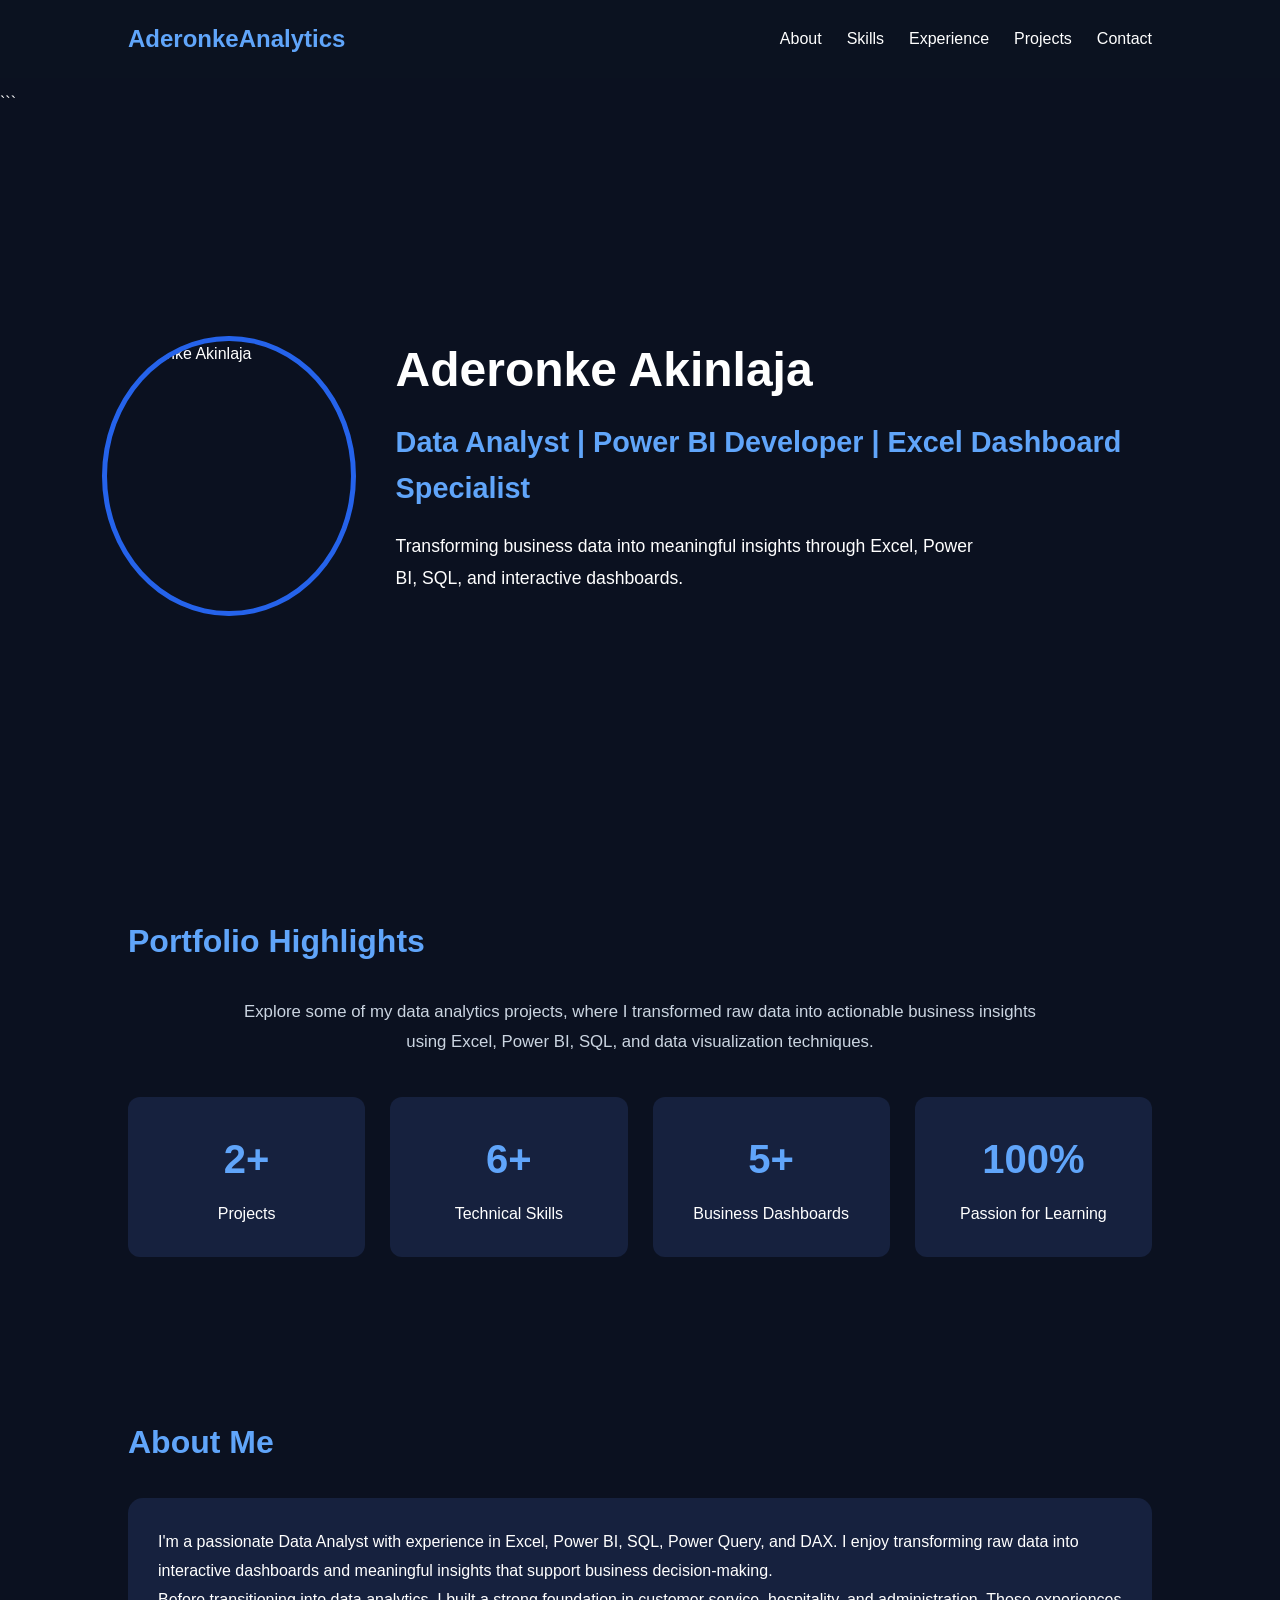
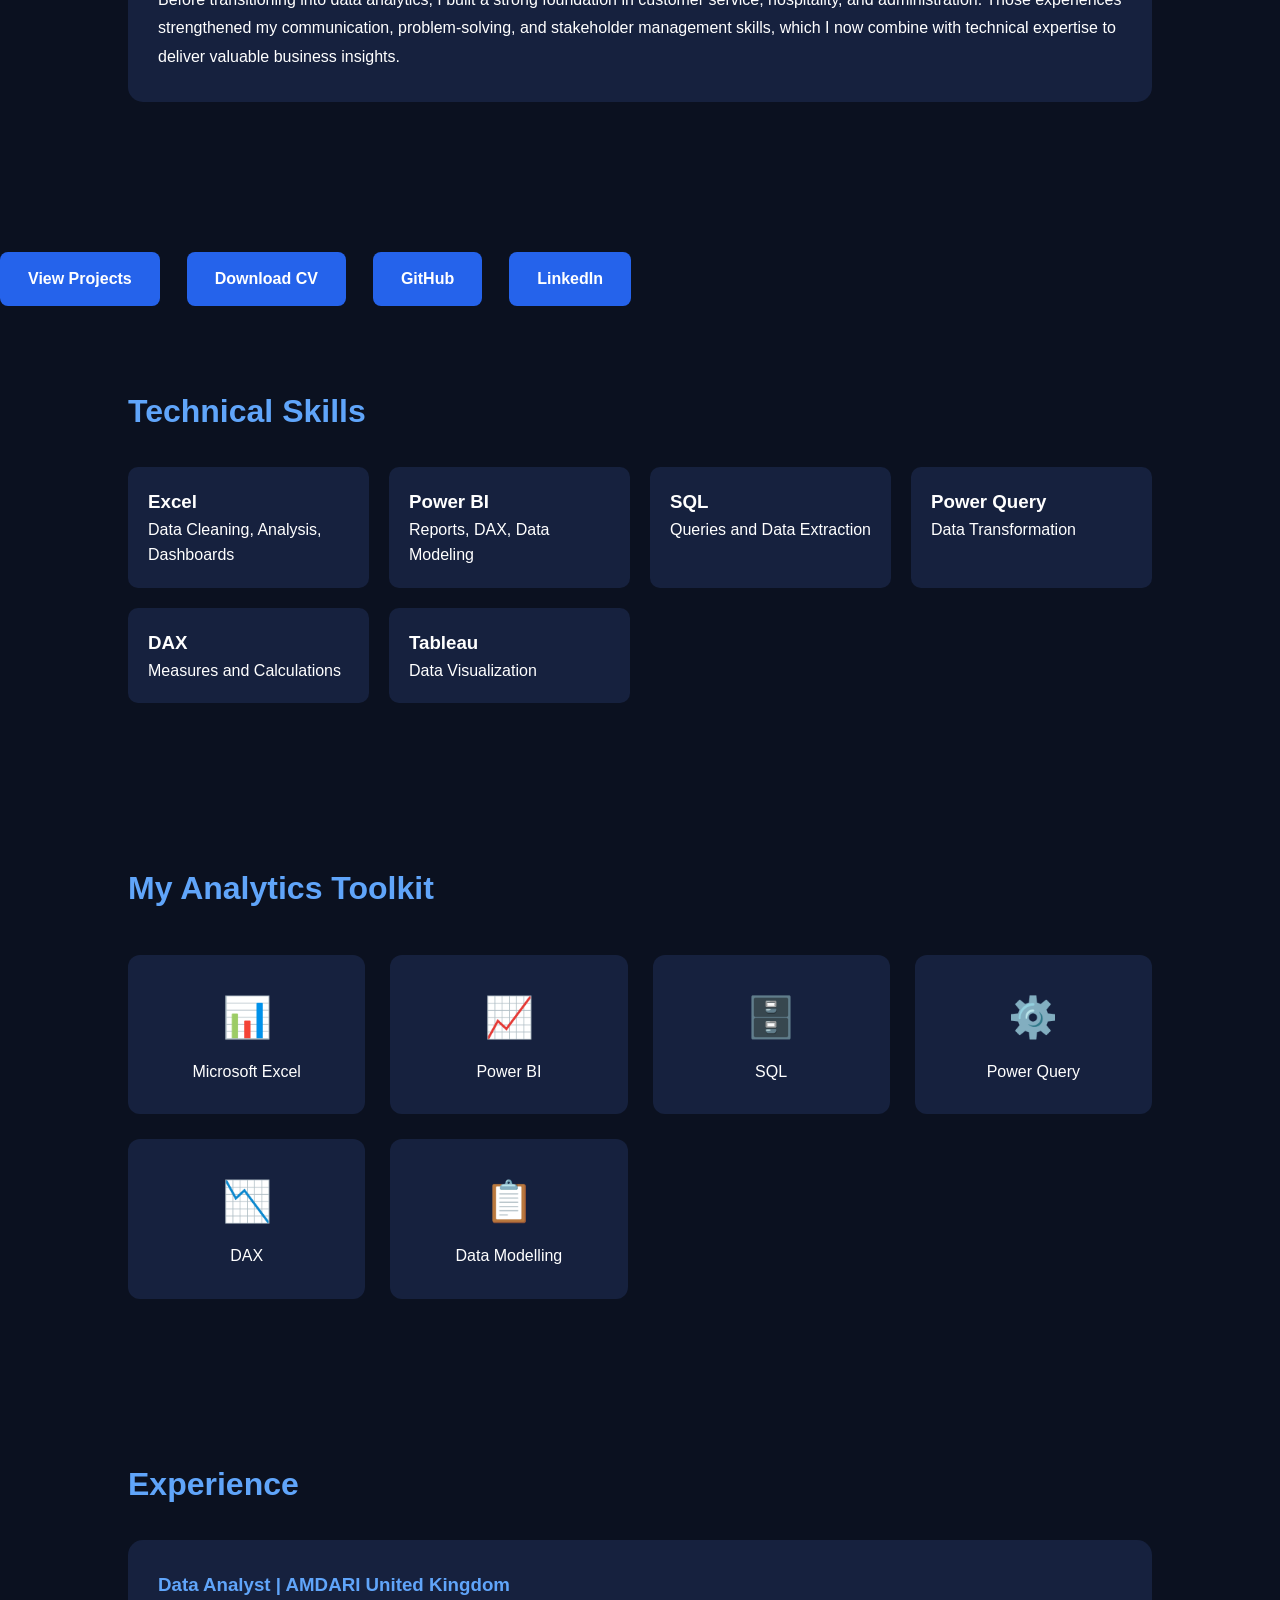
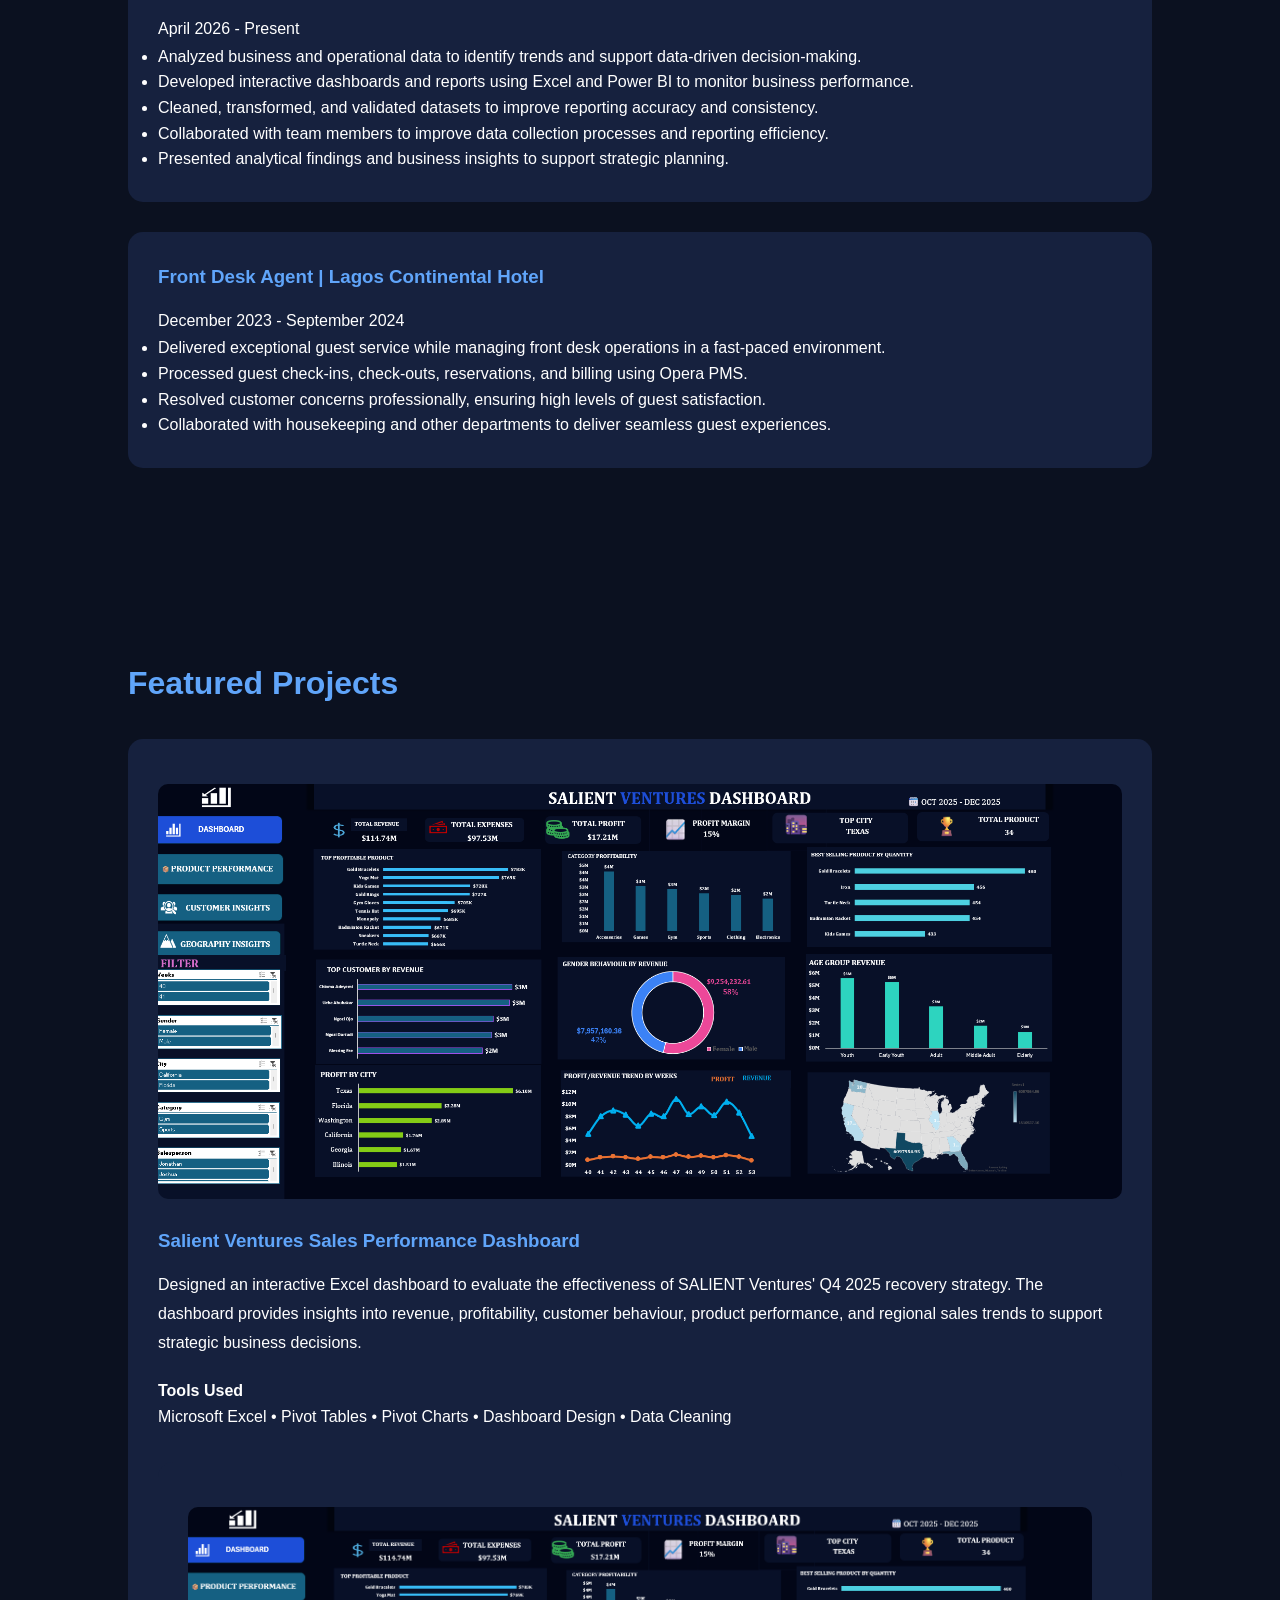
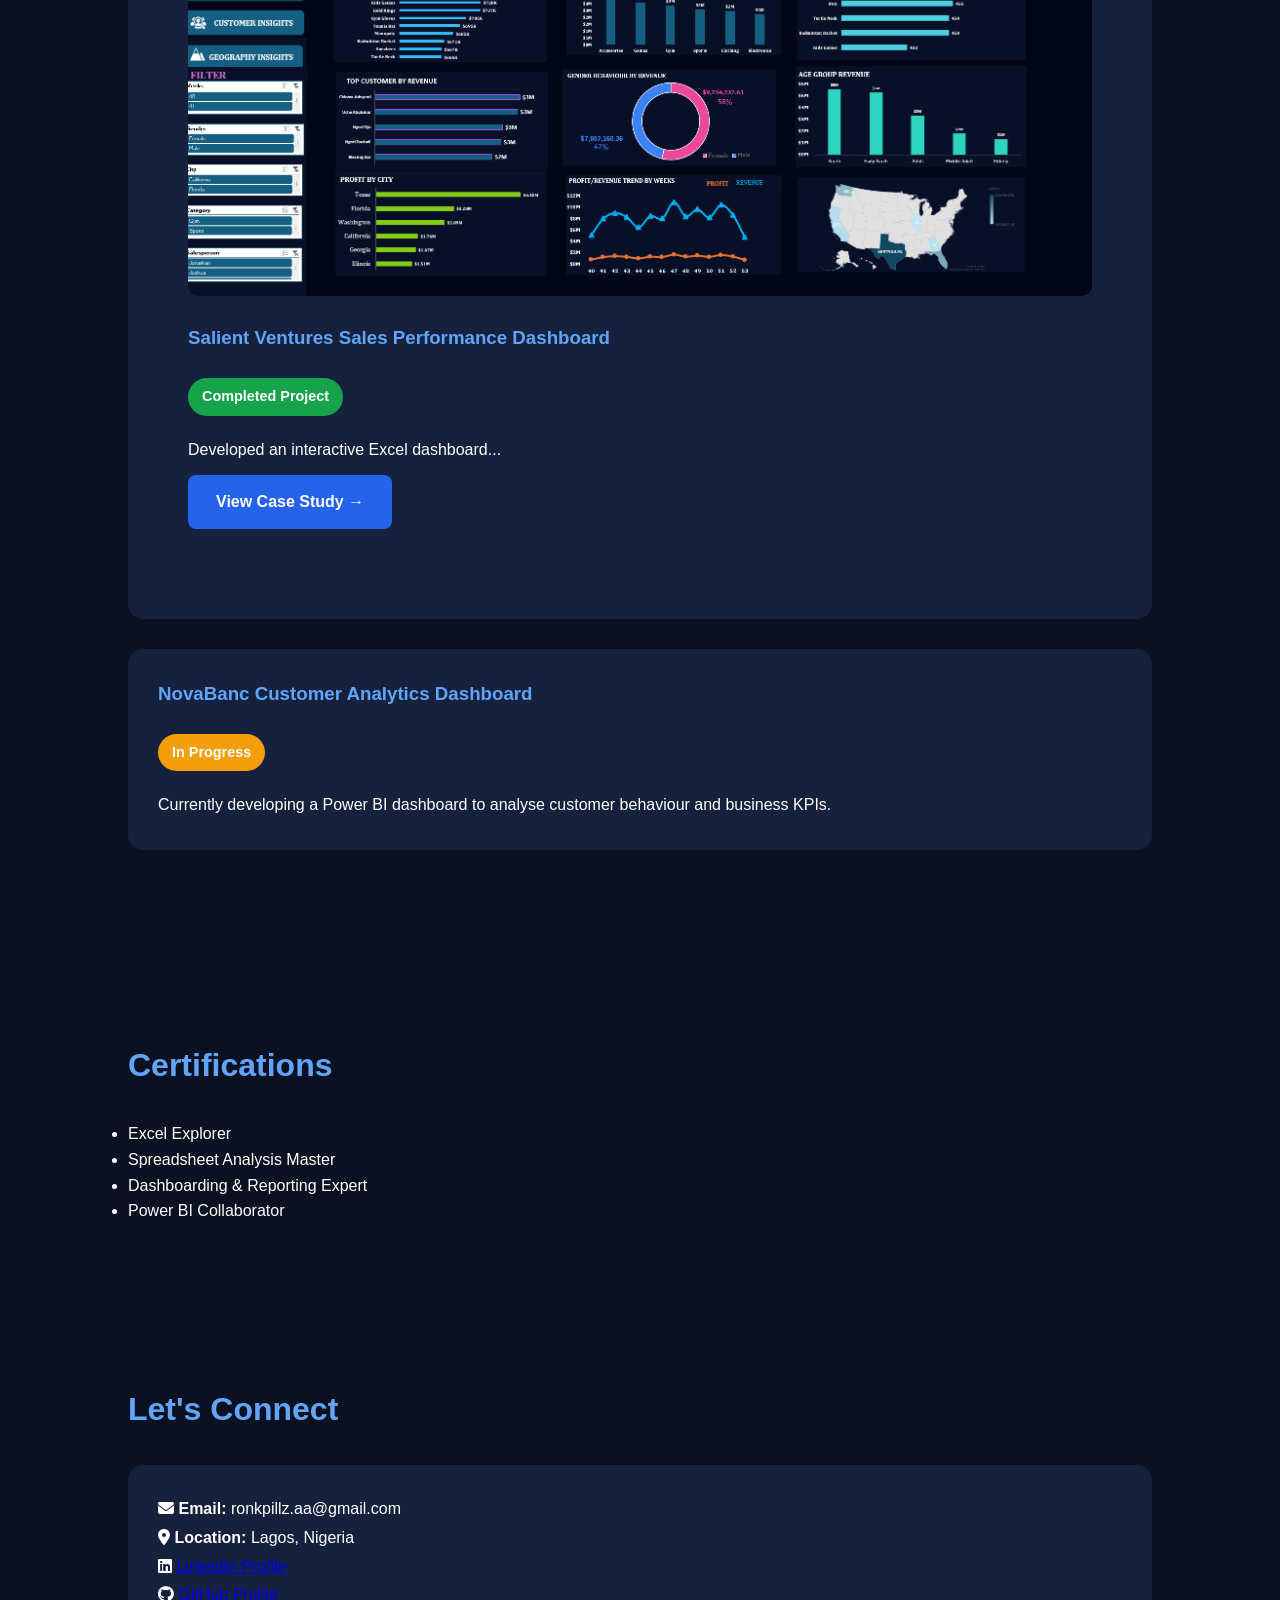
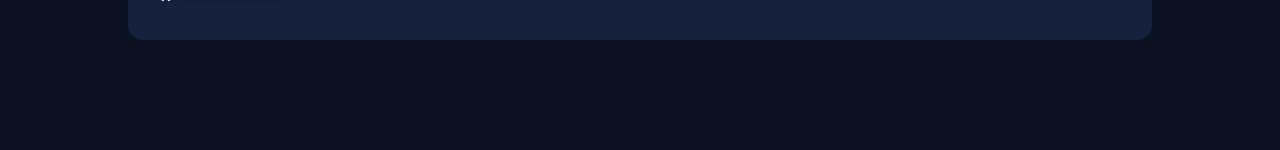
==== index.html @ be682bd5 "Initial portfolio website" ====
<!DOCTYPE html>

<html lang="en">
<head>
    <meta charset="UTF-8">
    <meta name="viewport" content="width=device-width, initial-scale=1.0">
    <title>Aderonke Akinlaja | Data Analyst</title>
    <link rel="stylesheet"
    href="https://cdnjs.cloudflare.com/ajax/libs/font-awesome/6.5.2/css/all.min.css">
    <link rel="stylesheet" href="style.css">
</head>

<body>
    <nav>

<div class="logo">

Aderonke<span>Analytics</span>

</div>

<ul class="nav-links">

<li><a href="#about">About</a></li>

<li><a href="#skills">Skills</a></li>

<li><a href="#experience">Experience</a></li>

<li><a href="#projects">Projects</a></li>

<li><a href="#contact">Contact</a></li>

</ul>

</nav>

```
<header>
    <div class="hero">

        <img src="assets/Images/profile.jpg" alt="Aderonke Akinlaja">

        <div class="hero-text">
            <h1>Aderonke Akinlaja</h1>

<h2>Data Analyst | Power BI Developer | Excel Dashboard Specialist</h2>

<p>

Transforming business data into meaningful insights through Excel, Power BI, SQL, and interactive dashboards.

</p>     
        </div>

    </div>
</header>

<section>

<h2 class="section-title">Portfolio Highlights</h2>

<p class="section-subtitle">
Explore some of my data analytics projects, where I transformed raw data into actionable business insights using Excel, Power BI, SQL, and data visualization techniques.
</p>
<div class="stats-container">

<div class="stat-card">

<h2>2+</h2>

<p>Projects</p>

</div>

<div class="stat-card">

<h2>6+</h2>

<p>Technical Skills</p>

</div>

<div class="stat-card">

<h2>5+</h2>

<p>Business Dashboards</p>

</div>

<div class="stat-card">

<h2>100%</h2>

<p>Passion for Learning</p>

</div>

</div>

</section>

<section id="about">

<h2 class="section-title">About Me</h2>

<div class="project-card">

<p>

I'm a passionate Data Analyst with experience in Excel, Power BI, SQL, Power Query, and DAX. I enjoy transforming raw data into interactive dashboards and meaningful insights that support business decision-making.

</p>

<p>

Before transitioning into data analytics, I built a strong foundation in customer service, hospitality, and administration. Those experiences strengthened my communication, problem-solving, and stakeholder management skills, which I now combine with technical expertise to deliver valuable business insights.

</p>

</div>

</section>

    <div class="hero-buttons">

    <a href="#projects" class="btn">View Projects</a>

    <a href="assets/resume/Aderonke_Akinlaja_CV.pdf"
       class="btn"
       download>
       Download CV
    </a>

    <a href="https://github.com/ronkpillz"
       class="btn"
       target="_blank">
       GitHub
    </a>

    <a href="https://www.linkedin.com/in/aderonke-akinlaja-351994139"
       class="btn"
       target="_blank">
       LinkedIn
    </a>

</div> 

</div>
</section>

<section id="skills">

    <h2 class="section-title">Technical Skills</h2>

    <div class="skills">

        <div class="skill-card">
            <h3>Excel</h3>
            <p>Data Cleaning, Analysis, Dashboards</p>
        </div>

        <div class="skill-card">
            <h3>Power BI</h3>
            <p>Reports, DAX, Data Modeling</p>
        </div>

        <div class="skill-card">
            <h3>SQL</h3>
            <p>Queries and Data Extraction</p>
        </div>

        <div class="skill-card">
            <h3>Power Query</h3>
            <p>Data Transformation</p>
        </div>

        <div class="skill-card">
            <h3>DAX</h3>
            <p>Measures and Calculations</p>
        </div>

        <div class="skill-card">
            <h3>Tableau</h3>
            <p>Data Visualization</p>
        </div>

    </section>

     <section id="toolkit">

    <h2 class="section-title">My Analytics Toolkit</h2>

    <div class="stats-container">

        <div class="stat-card">
            <h2>📊</h2>
            <p>Microsoft Excel</p>
        </div>

        <div class="stat-card">
            <h2>📈</h2>
            <p>Power BI</p>
        </div>

        <div class="stat-card">
            <h2>🗄️</h2>
            <p>SQL</p>
        </div>

        <div class="stat-card">
            <h2>⚙️</h2>
            <p>Power Query</p>
        </div>

        <div class="stat-card">
            <h2>📉</h2>
            <p>DAX</p>
        </div>

        <div class="stat-card">
            <h2>📋</h2>
            <p>Data Modelling</p>
        </div>

    </div>

</section>   

    </div><section id="experience">

    <h2 class="section-title">Experience</h2>

    <div class="project-card">

        <h3>Data Analyst | AMDARI United Kingdom</h3>

        <p>April 2026 - Present</p>

       <ul>

<li>Analyzed business and operational data to identify trends and support data-driven decision-making.</li>

<li>Developed interactive dashboards and reports using Excel and Power BI to monitor business performance.</li>

<li>Cleaned, transformed, and validated datasets to improve reporting accuracy and consistency.</li>

<li>Collaborated with team members to improve data collection processes and reporting efficiency.</li>

<li>Presented analytical findings and business insights to support strategic planning.</li>

</ul> 

    </div>

    <div class="project-card">

        <h3>Front Desk Agent | Lagos Continental Hotel</h3>

        <p>December 2023 - September 2024</p>

      <ul>

<li>Delivered exceptional guest service while managing front desk operations in a fast-paced environment.</li>

<li>Processed guest check-ins, check-outs, reservations, and billing using Opera PMS.</li>

<li>Resolved customer concerns professionally, ensuring high levels of guest satisfaction.</li>

<li>Collaborated with housekeeping and other departments to deliver seamless guest experiences.</li>

</ul>  

    </div>

</section>

<section id="projects">

    <h2 class="section-title">Featured Projects</h2>

    <div class="project-card">

        <img src="assets/images/salient-dashboard.png" alt="Salient Ventures Dashboard">

        <h3>Salient Ventures Sales Performance Dashboard</h3>

        <p>
            Designed an interactive Excel dashboard to evaluate the effectiveness of SALIENT Ventures' Q4 2025 recovery strategy. The dashboard provides insights into revenue, profitability, customer behaviour, product performance, and regional sales trends to support strategic business decisions.
        </p>

        <h4>Tools Used</h4>

        <p>
            Microsoft Excel • Pivot Tables • Pivot Charts • Dashboard Design • Data Cleaning
        </p>
<div class="project-card">

    <img src="assets/images/salient-dashboard.png" alt="Salient Ventures Dashboard">

    <h3>Salient Ventures Sales Performance Dashboard</h3>

    <!-- Put the badge HERE -->
    <p class="project-status completed">Completed Project</p>

    <p>
        Developed an interactive Excel dashboard...
    </p>

    <a href="salient-ventures.html" class="btn">
        View Case Study →
    </a>

</div>

    </div>

 <div class="project-card">

    <h3>NovaBanc Customer Analytics Dashboard</h3>

    <p class="project-status in-progress">In Progress</p>

    <p>
        Currently developing a Power BI dashboard to analyse customer behaviour and business KPIs.
    </p>

</div>

</section>

<section id="certifications">

    <h2 class="section-title">Certifications</h2>

    <ul>
        <li>Excel Explorer</li>
        <li>Spreadsheet Analysis Master</li>
        <li>Dashboarding & Reporting Expert</li>
        <li>Power BI Collaborator</li>
    </ul>

    
</section>

<section id="contact">

<h2 class="section-title">Let's Connect</h2>

<div class="project-card">

<p>
<i class="fas fa-envelope"></i>
<strong>Email:</strong>
ronkpillz.aa@gmail.com
</p>

<p>
<i class="fas fa-location-dot"></i>
<strong>Location:</strong>
Lagos, Nigeria
</p>

<p>
<i class="fab fa-linkedin"></i>

<a href="https://www.linkedin.com/in/aderonke-akinlaja-351994139"
target="_blank">

LinkedIn Profile

</a>

</p>

<p>

<i class="fab fa-github"></i>

<a href="https://github.com/ronkpillz"
target="_blank">

GitHub Profile

</a>

</p>

</div>

</section>
---- style.css ----
*{
    margin:0;
    padding:0;
    box-sizing:border-box;
    font-family: 'Segoe UI', sans-serif;
}

body{
    background:#0b1120;
    color:white;
    line-height:1.6;
}

header{
    min-height:80vh;
    display:flex;
    align-items:center;
    justify-content:center;
    padding:40px 8% 40px;
}

.hero{
    display:flex;
    align-items:center;
    gap:40px;
    max-width:1200px;
}

.hero img{
    width:280px;
    height:280px;
    object-fit:cover;
    border-radius:50%;
    border:5px solid #2563eb;
}

.hero-text h1{
    font-size:3rem;
    margin-bottom:10px;
}

.hero-text h2{
    color:#60a5fa;
    margin-bottom:20px;
     font-size:1.8rem;
}

.hero-text p{
    max-width:600px;
    line-height:1.8;
    margin-top:15px;
    margin-bottom:25px;
    font-size:1.1rem;
}

.btn{

display:inline-block;

background:#2563eb;

color:#fff;

padding:14px 28px;

border-radius:8px;

text-decoration:none;

margin:10px 12px 0 0;

font-weight:600;

transition:all 0.3s ease;

}

.btn:hover{

background:#3b82f6;

transform:translateY(-3px);

box-shadow:0 10px 25px rgba(37,99,235,.35);

}

section{
    padding:80px 10%;
}

.section-title{
    font-size:2rem;
    margin-bottom:30px;
    color:#60a5fa;
}

.skills{
    display:grid;
    grid-template-columns:repeat(auto-fit,minmax(200px,1fr));
    gap:20px;
}

.skill-card{
    background:#16213e;
    padding:20px;
    border-radius:10px;
}

.project-card{
    background:#16213e;
    padding:20px;
    border-radius:10px;
    margin-bottom:30px;
}

.project-card img{
    width:100%;
    border-radius:10px;
    margin-top:15px;
}

footer{
    text-align:center;
    padding:30px;
    background:#111827;

}

.logo{
    color:#60a5fa;
    font-weight:bold;
    font-size:1.5rem;
}

.nav-links{
    display:flex;
    list-style:none;
    gap:25px;
}

.nav-links a{
    color:white;
    text-decoration:none;
}

.nav-links a:hover{
    color:#60a5fa;
}

html{
    scroll-behavior:smooth;
}

.project-card:hover{
    transform:translateY(-5px);
    transition:0.3s;
}

.skill-card:hover{
    transform:translateY(-5px);
    transition:0.3s;
}

.hero-buttons{
    display:flex;
    gap:15px;
    margin-top:30px;
    flex-wrap:wrap;
}

.stats-container{
    display:grid;
    grid-template-columns:repeat(auto-fit,minmax(220px,1fr));
    gap:25px;
    margin-top:40px;
}

.stat-card{
    background:#16213e;
    padding:30px;
    text-align:center;
    border-radius:12px;
    transition:0.3s;
}

.stat-card:hover{
    transform:translateY(-8px);
}

.stat-card h2{
    font-size:2.5rem;
    color:#60a5fa;
}

.stat-card p{
    margin-top:10px;
    font-size:1rem;
}

.motto{

margin-top:15px;

font-size:1.2rem;

color:#cbd5e1;

font-style:italic;

}

.project-card{

    background:#16213e;

    padding:30px;

    border-radius:15px;

    margin-top:30px;

}

.project-card img{

    width:100%;

    border-radius:10px;

    margin-bottom:20px;

}

.project-card h3{

    color:#60a5fa;

    margin-bottom:15px;

}

.project-card h4{

    margin-top:20px;

    color:#ffffff;

}

.project-card p{

    line-height:1.8;

}
footer{

background:#08111f;

padding:50px;

text-align:center;

margin-top:80px;

}

footer a{

color:#60a5fa;

text-decoration:none;

}

footer a:hover{

text-decoration:underline;

}

.project-card{

transition:.3s;

}

.project-card:hover{

transform:translateY(-8px);

box-shadow:0 15px 35px rgba(0,0,0,.4);

}

.section-subtitle{

    text-align:center;

    max-width:800px;

    margin:0 auto 40px;

    color:#cbd5e1;

    line-height:1.8;

    font-size:1.05rem;

}
.project-status{
    display:inline-block;
    padding:6px 14px;
    border-radius:20px;
    font-size:0.9rem;
    font-weight:bold;
    margin:10px 0 20px;
}

.completed{
    background:#16a34a;
    color:white;
}

.in-progress{
    background:#f59e0b;
    color:white;
}

.case-hero{

    text-align:center;

    padding:80px 20px;

    background:#0f172a;

}

.case-hero h1{

    font-size:2.8rem;

    color:white;

}

.case-hero p{

    max-width:850px;

    margin:auto;

    color:#cbd5e1;

    line-height:1.8;

    margin-top:20px;

}
nav{
    position:fixed;
    top:0;
    left:0;
    width:100%;
    background:#0b1220;
    display:flex;
    justify-content:space-between;
    align-items:center;
    padding:20px 10%;
    z-index:1000;
}
body{
    padding-top:90px;
}

/* ===========================
   Mobile Responsive Design
=========================== */

@media (max-width:768px){

    .hero{
        flex-direction:column;
        text-align:center;
    }

    .hero img{
        width:220px;
        height:220px;
    }

    .hero-text h1{
        font-size:2.2rem;
    }

    nav{
    flex-direction:column;
    padding:15px;
}

.nav-links{
    flex-direction:column;
    gap:15px;
    margin-top:15px;
}

.hero-buttons{
    justify-content:center;
}

.stats-container{
    grid-template-columns:1fr;
}

.skill-card,
.project-card,
.stat-card{
    width:100%;
}

section{
    padding:60px 20px;
}
}
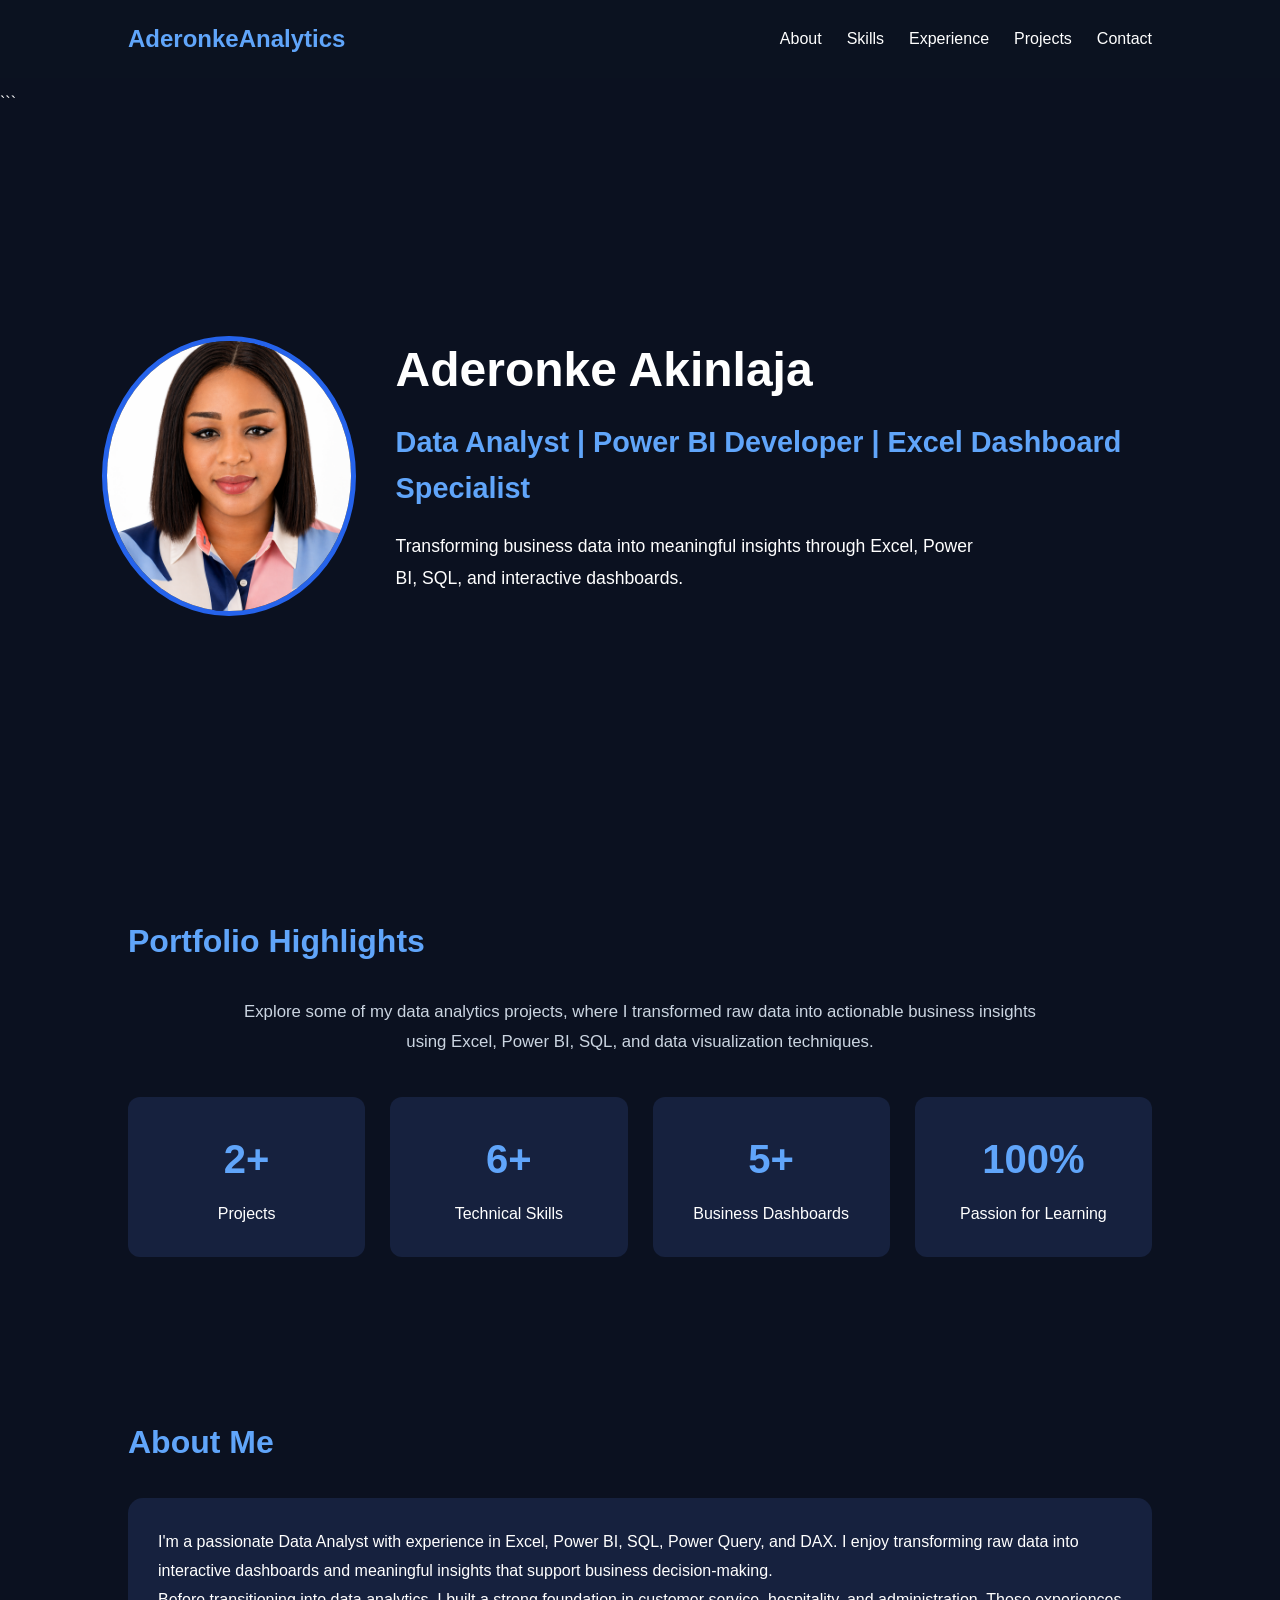
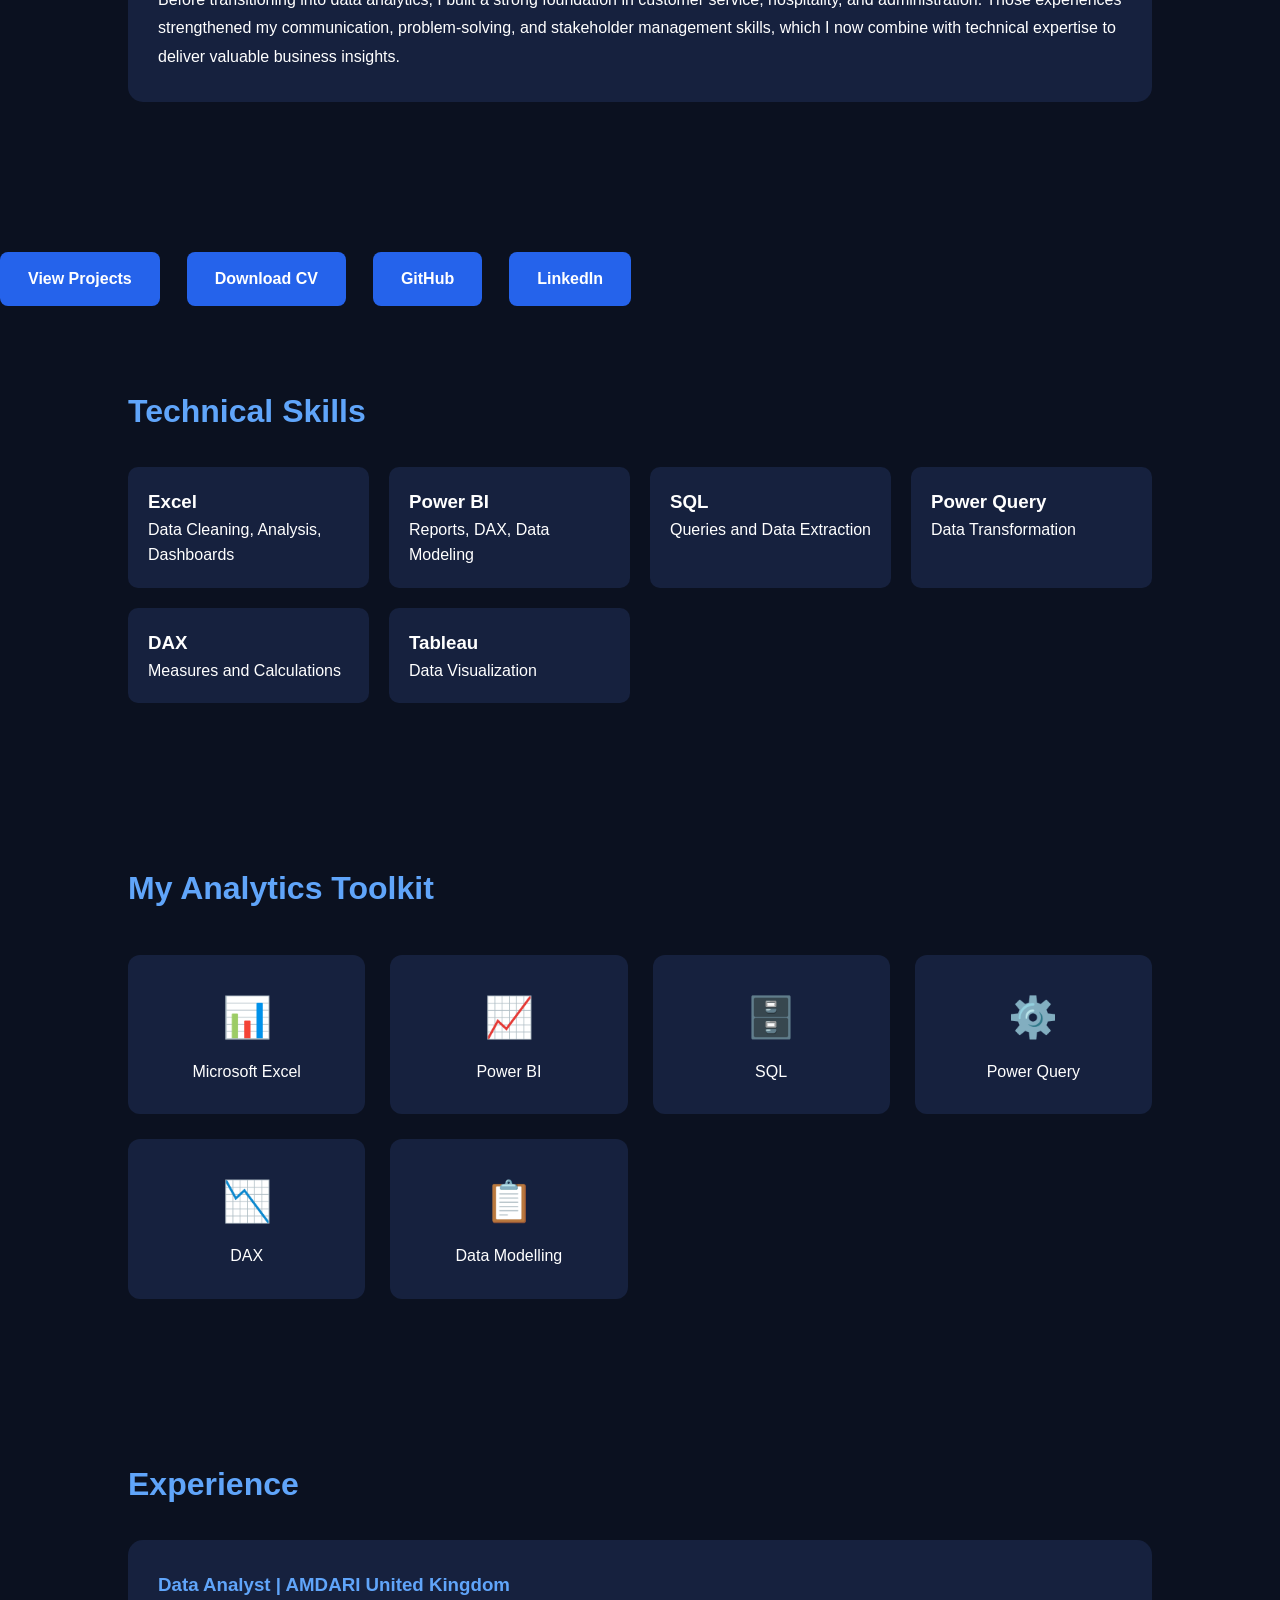
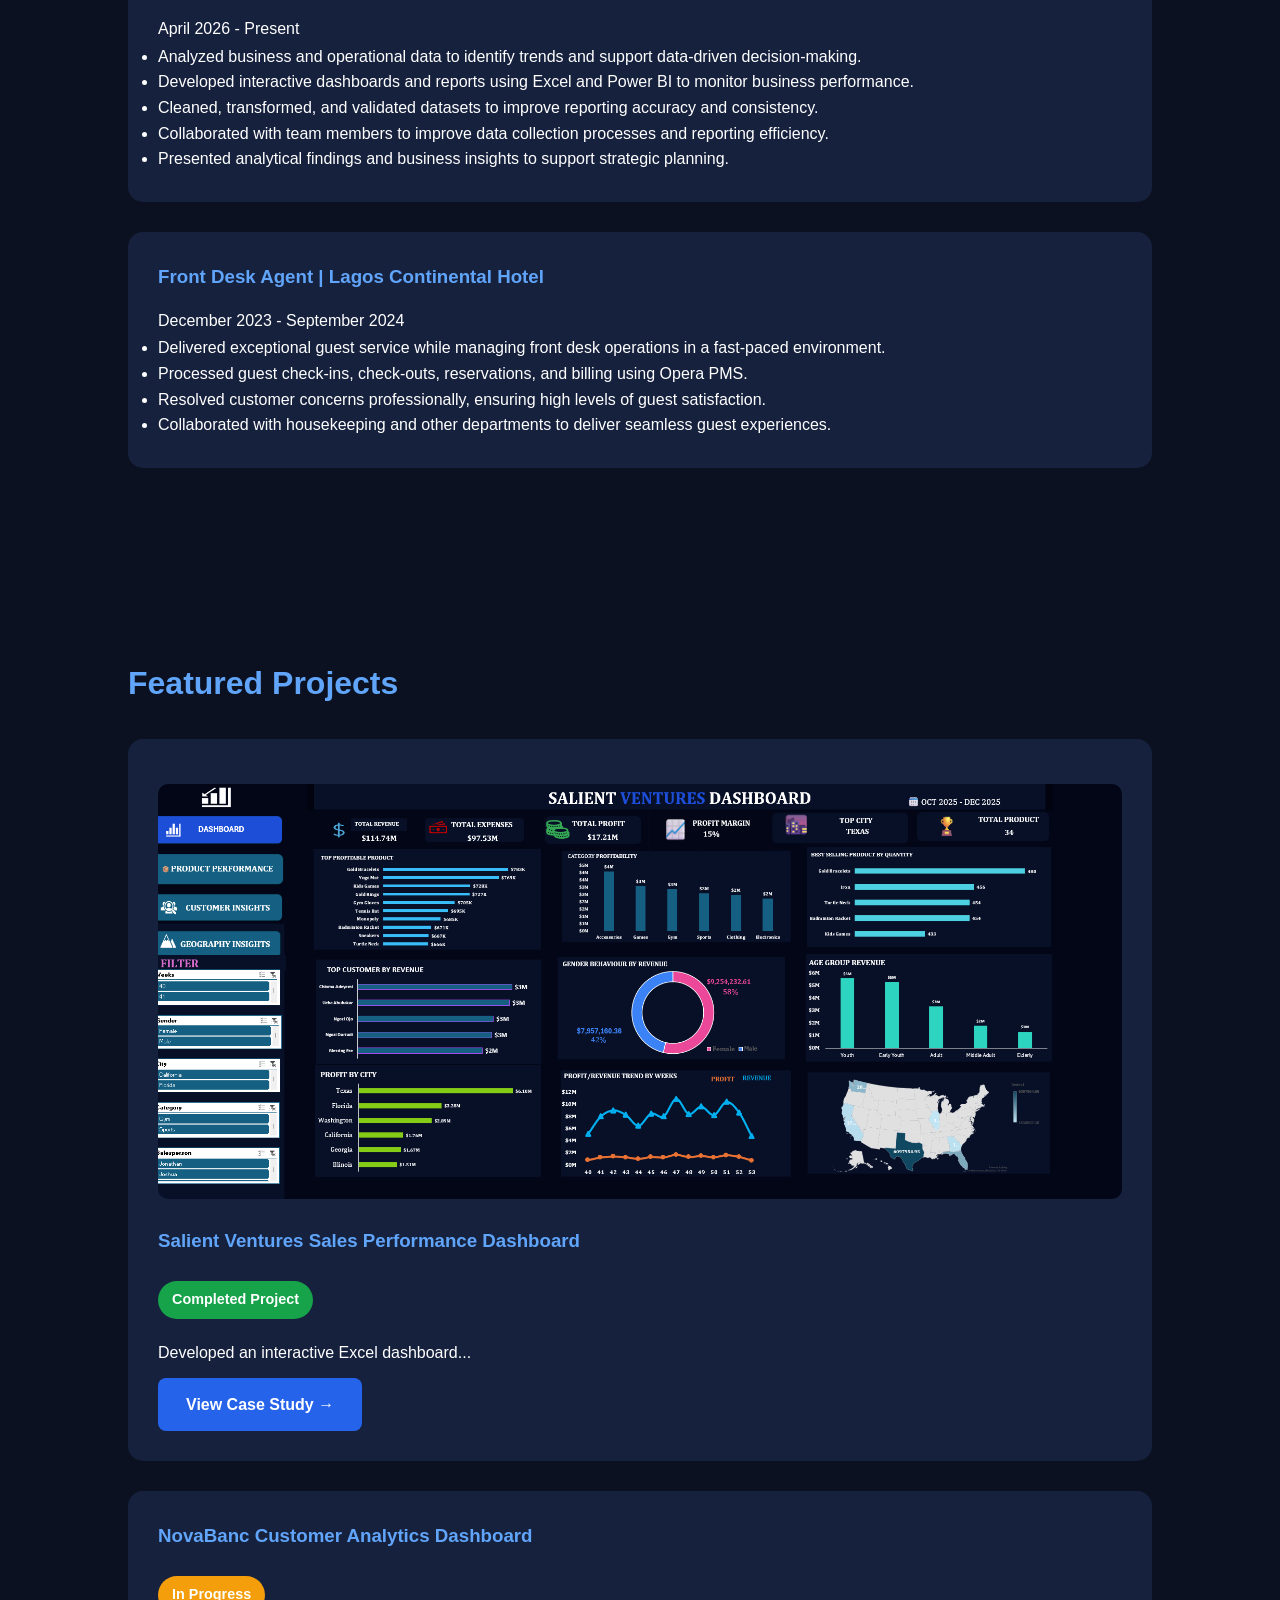
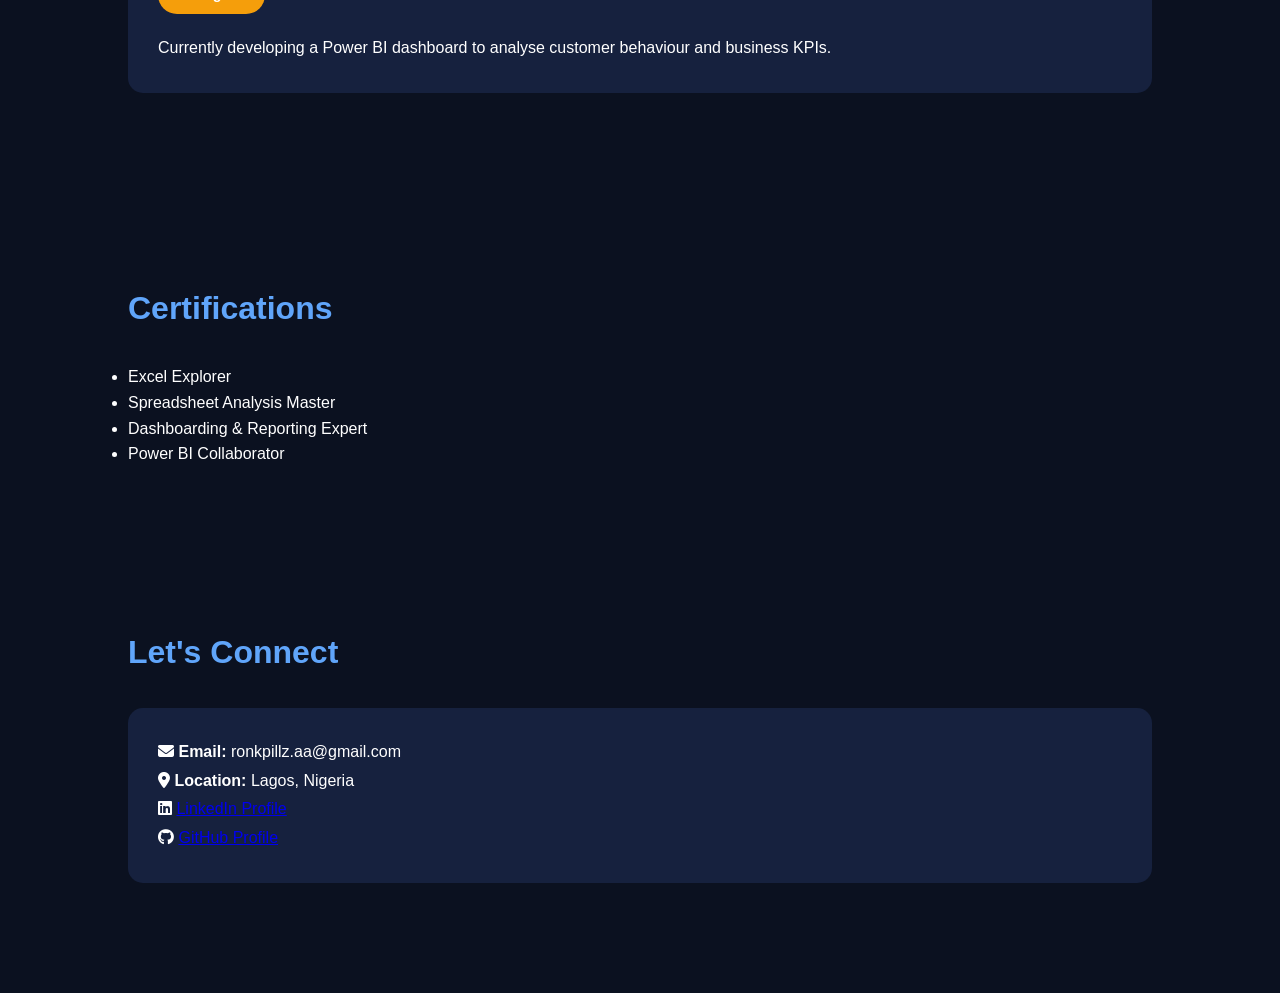
==== commit ebef803f: "Fixed duplicate project card and profile image" ====
--- a/index.html
+++ b/index.html
@@ -39,7 +39,7 @@
 <header>
     <div class="hero">
 
-        <img src="assets/Images/profile.jpg" alt="Aderonke Akinlaja">
+        <img src="assets/images/profile.jpg" alt="Aderonke Akinlaja">
 
         <div class="hero-text">
             <h1>Aderonke Akinlaja</h1>
@@ -280,21 +280,6 @@
 
     <h2 class="section-title">Featured Projects</h2>
 
-    <div class="project-card">
-
-        <img src="assets/images/salient-dashboard.png" alt="Salient Ventures Dashboard">
-
-        <h3>Salient Ventures Sales Performance Dashboard</h3>
-
-        <p>
-            Designed an interactive Excel dashboard to evaluate the effectiveness of SALIENT Ventures' Q4 2025 recovery strategy. The dashboard provides insights into revenue, profitability, customer behaviour, product performance, and regional sales trends to support strategic business decisions.
-        </p>
-
-        <h4>Tools Used</h4>
-
-        <p>
-            Microsoft Excel • Pivot Tables • Pivot Charts • Dashboard Design • Data Cleaning
-        </p>
 <div class="project-card">
 
     <img src="assets/images/salient-dashboard.png" alt="Salient Ventures Dashboard">
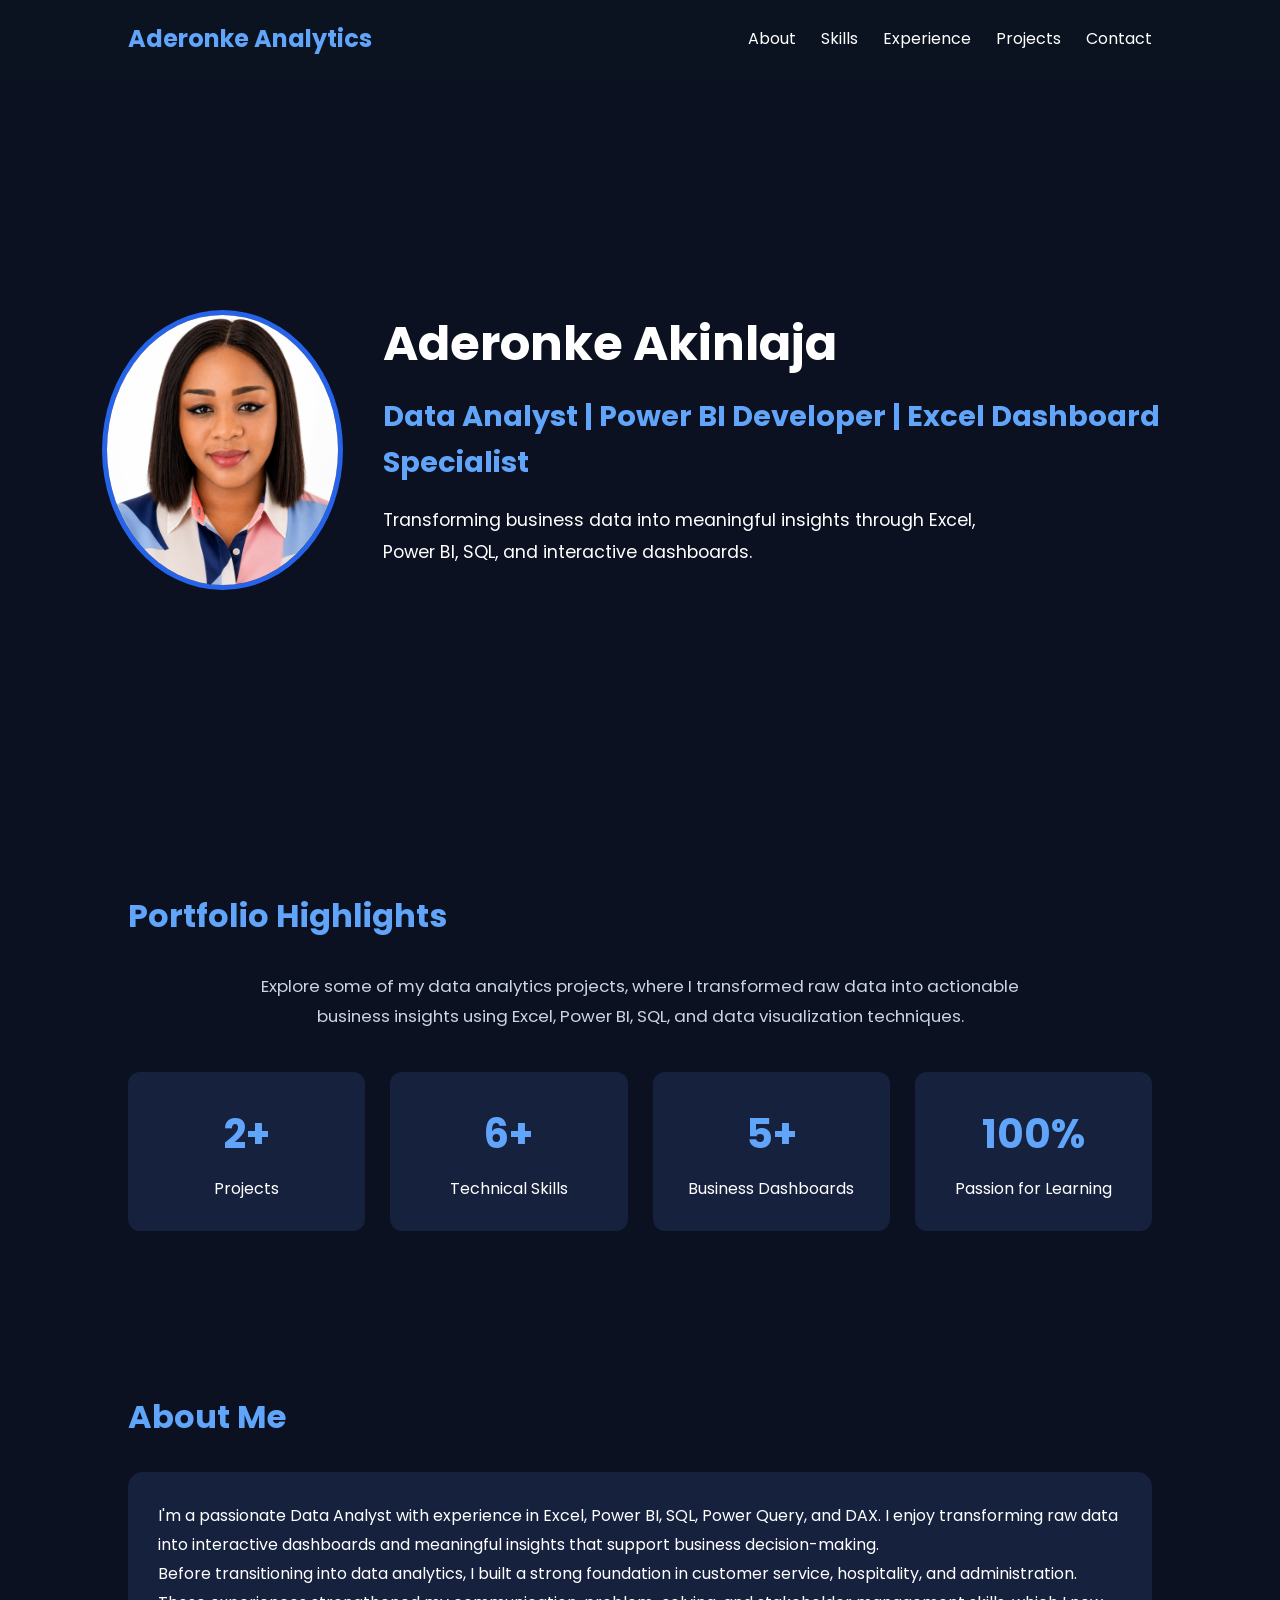
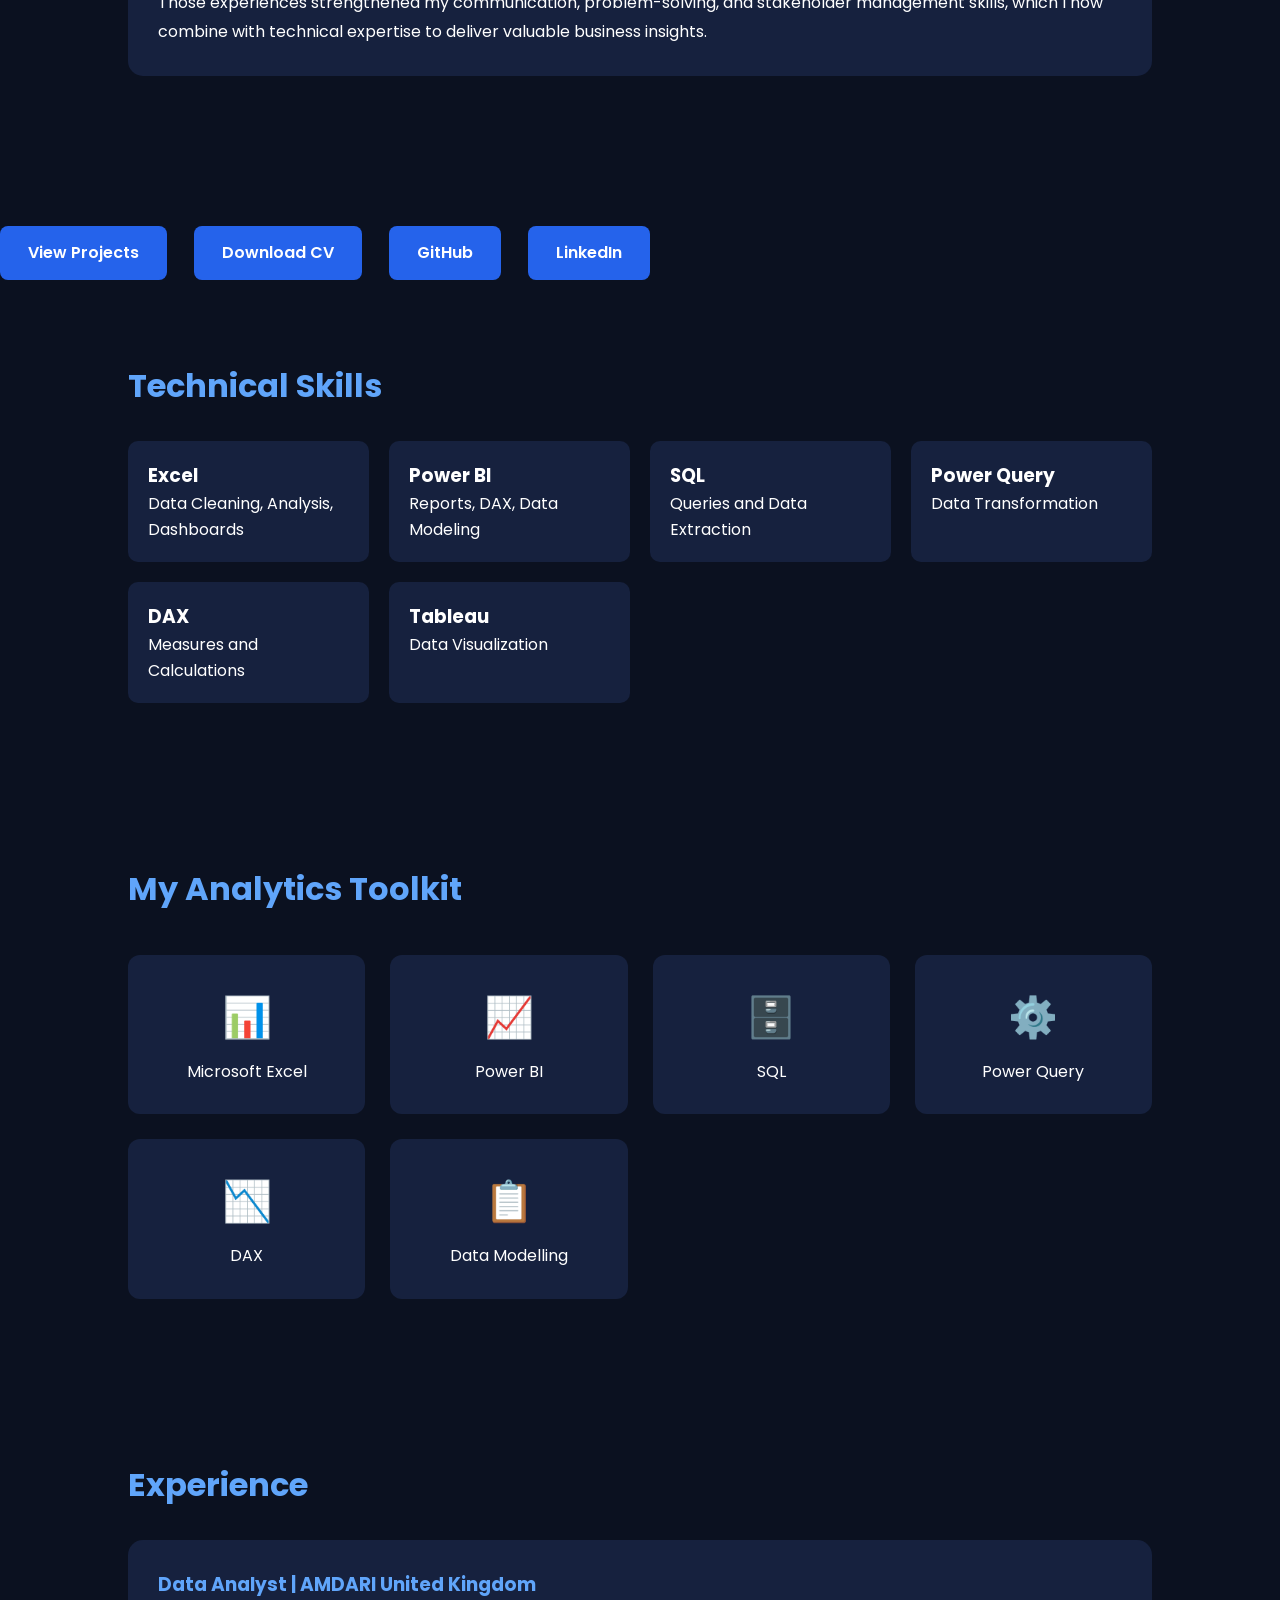
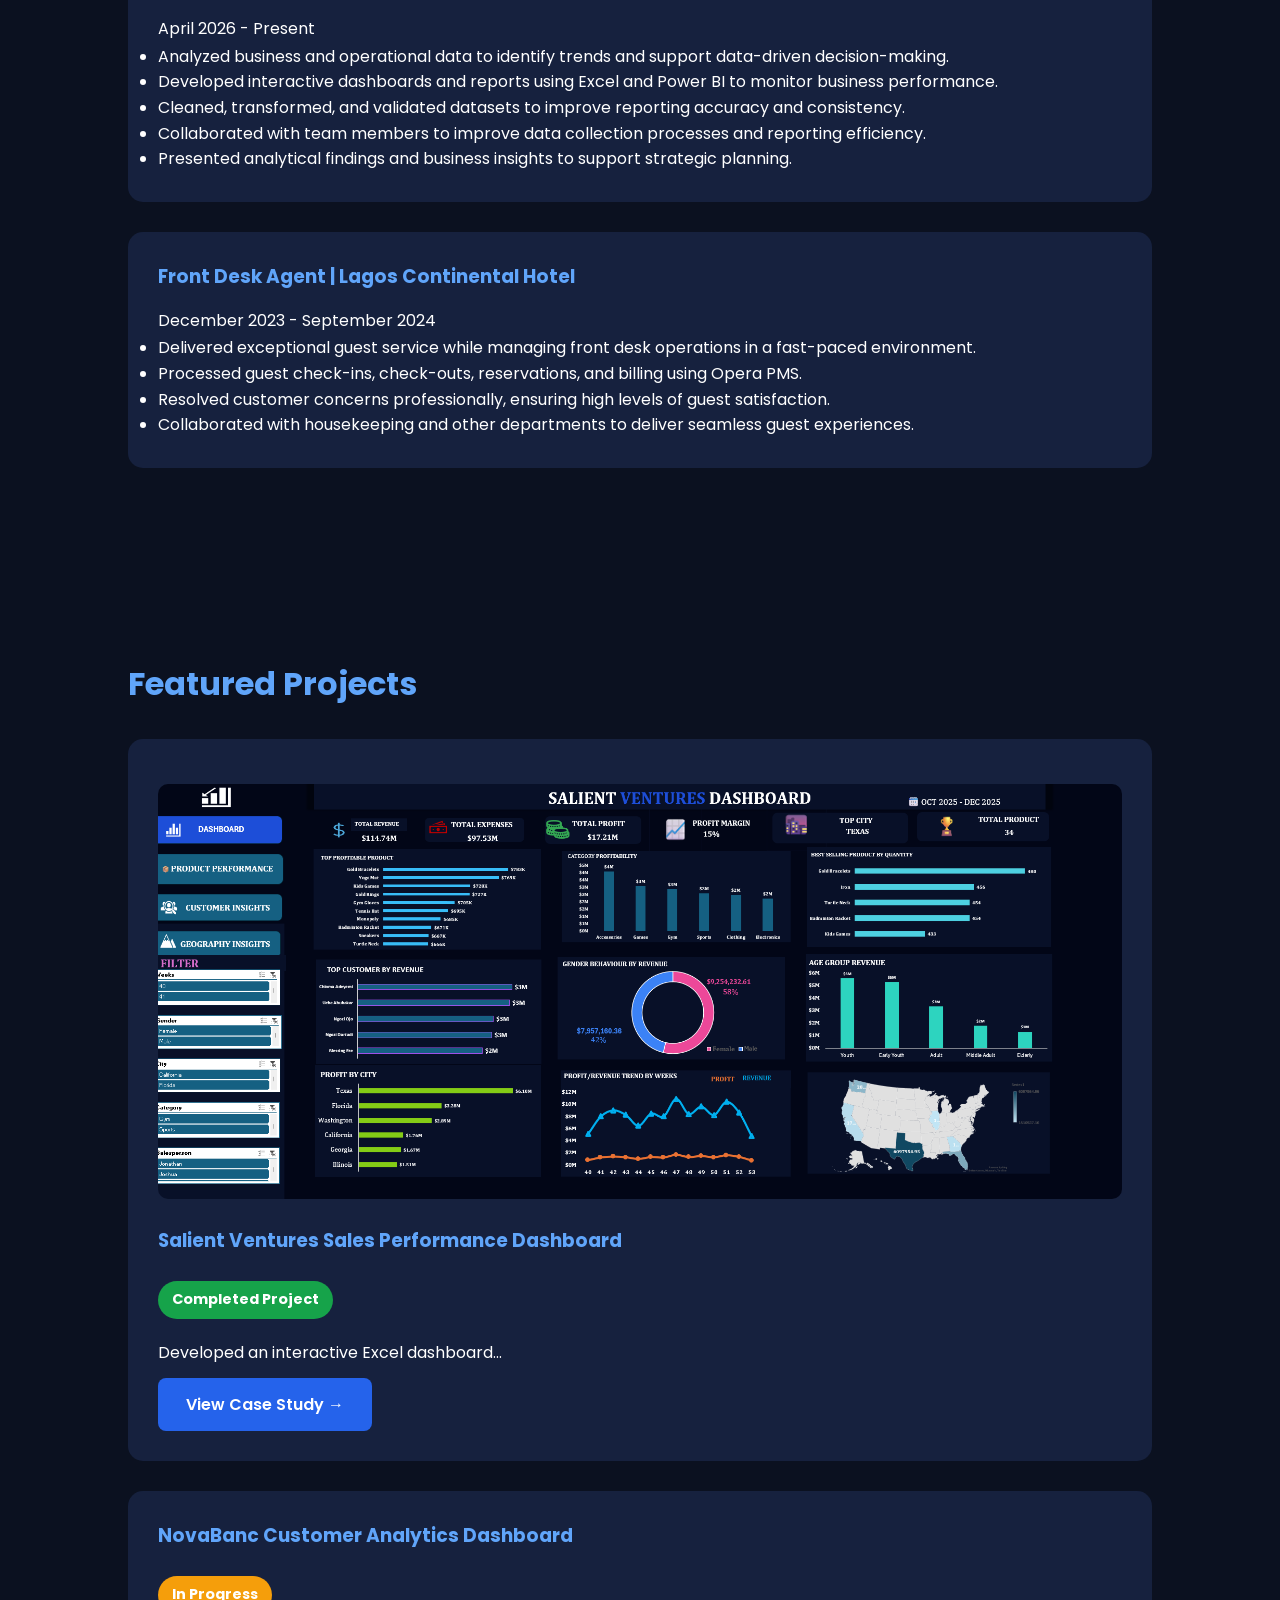
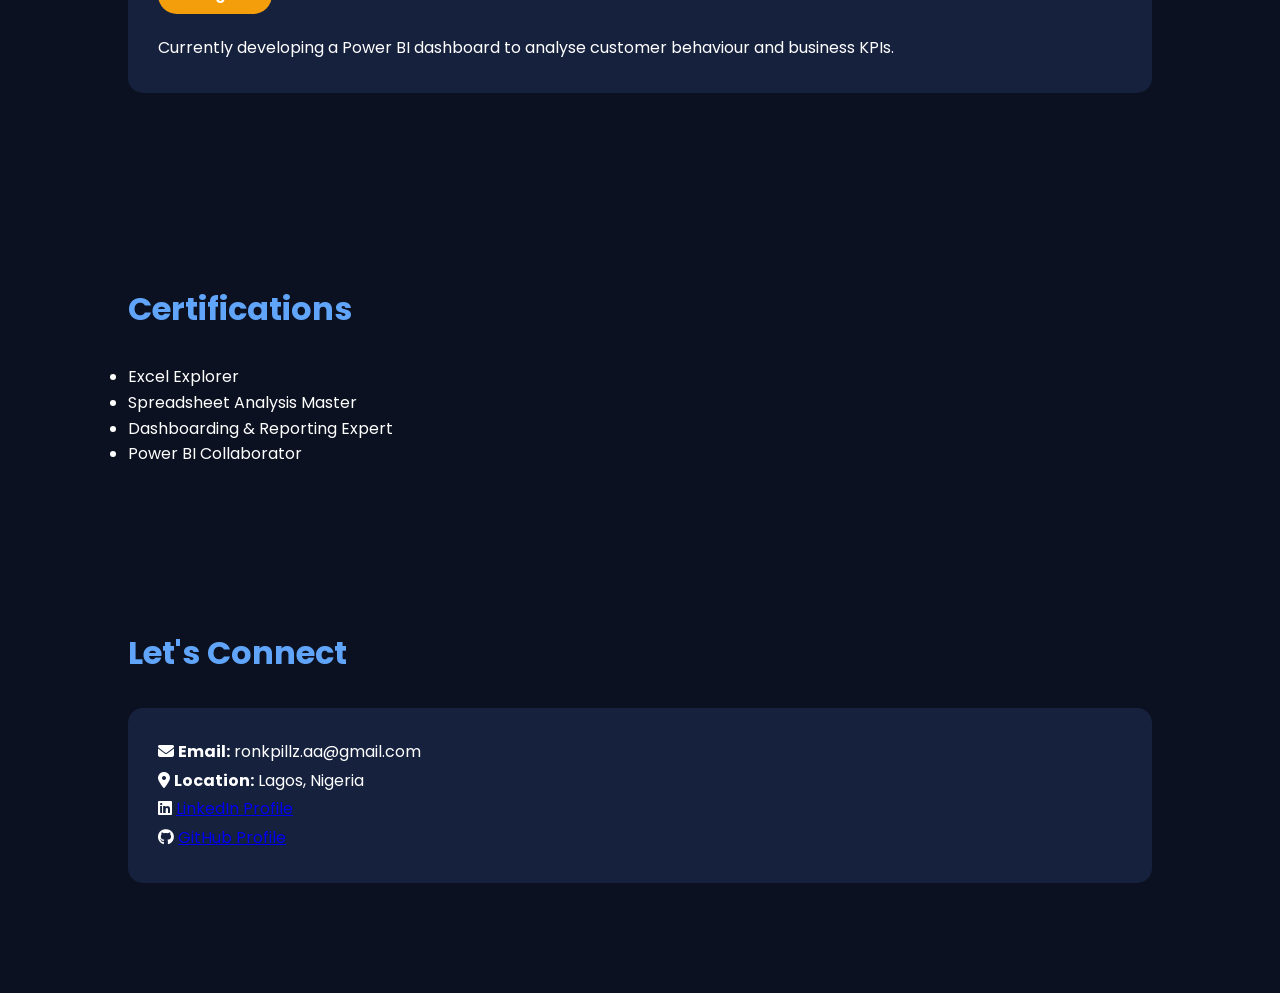
==== commit 45aca0f4: "Updated logo" ====
--- a/index.html
+++ b/index.html
@@ -7,6 +7,9 @@
     <title>Aderonke Akinlaja | Data Analyst</title>
     <link rel="stylesheet"
     href="https://cdnjs.cloudflare.com/ajax/libs/font-awesome/6.5.2/css/all.min.css">
+    <link rel="preconnect" href="https://fonts.googleapis.com">
+    <link rel="preconnect" href="https://fonts.gstatic.com" crossorigin>
+    <link href="https://fonts.googleapis.com/css2?family=Poppins:wght@300;400;500;600;700&display=swap" rel="stylesheet">
     <link rel="stylesheet" href="style.css">
 </head>
 
@@ -14,9 +17,7 @@
     <nav>
 
 <div class="logo">
-
-Aderonke<span>Analytics</span>
-
+    <a href="index.html">Aderonke Analytics</a>
 </div>
 
 <ul class="nav-links">
@@ -35,7 +36,6 @@
 
 </nav>
 
-```
 <header>
     <div class="hero">
 
--- a/style.css
+++ b/style.css
@@ -2,7 +2,7 @@
     margin:0;
     padding:0;
     box-sizing:border-box;
-    font-family: 'Segoe UI', sans-serif;
+    font-family: 'Poppins', sans-serif;
 }
 
 body{
@@ -423,4 +423,9 @@
     padding:60px 20px;
 }
 }
-
+.logo a{
+    color:#60a5fa;
+    text-decoration:none;
+    font-weight:700;
+}
+
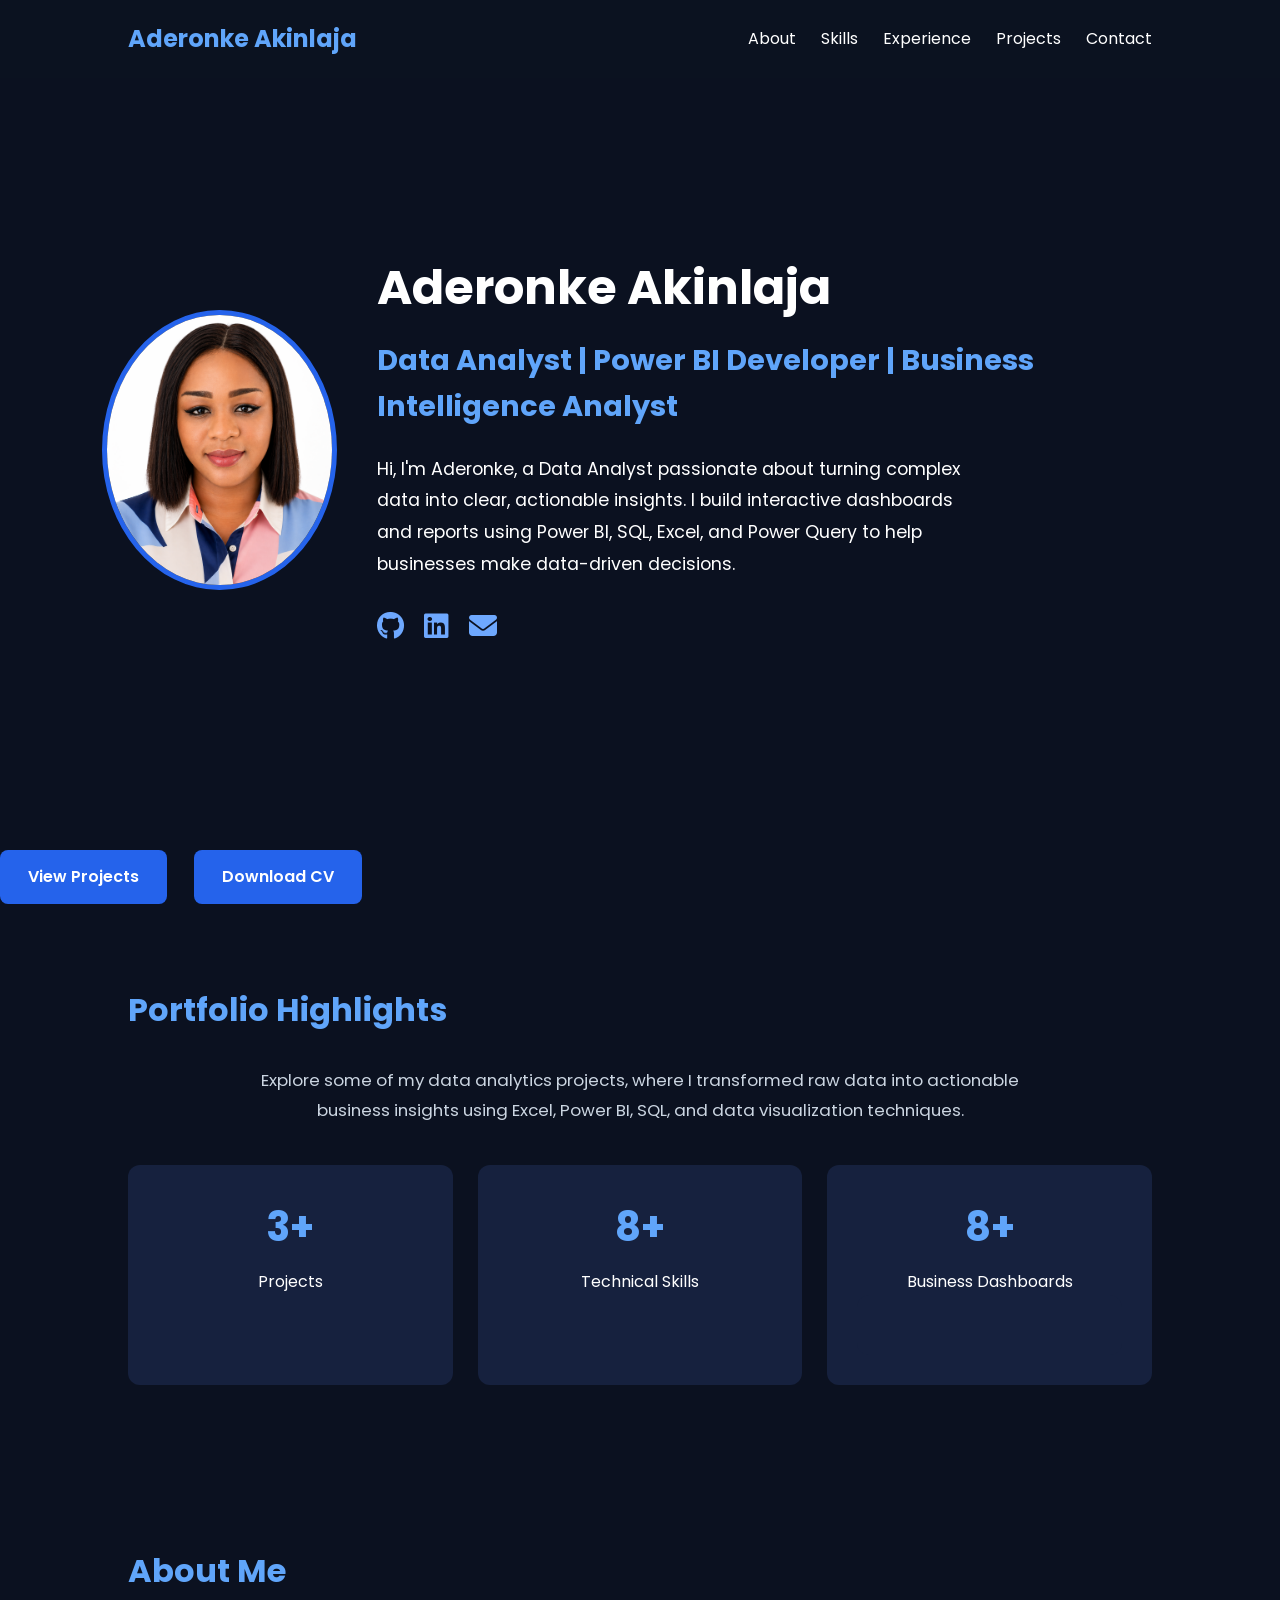
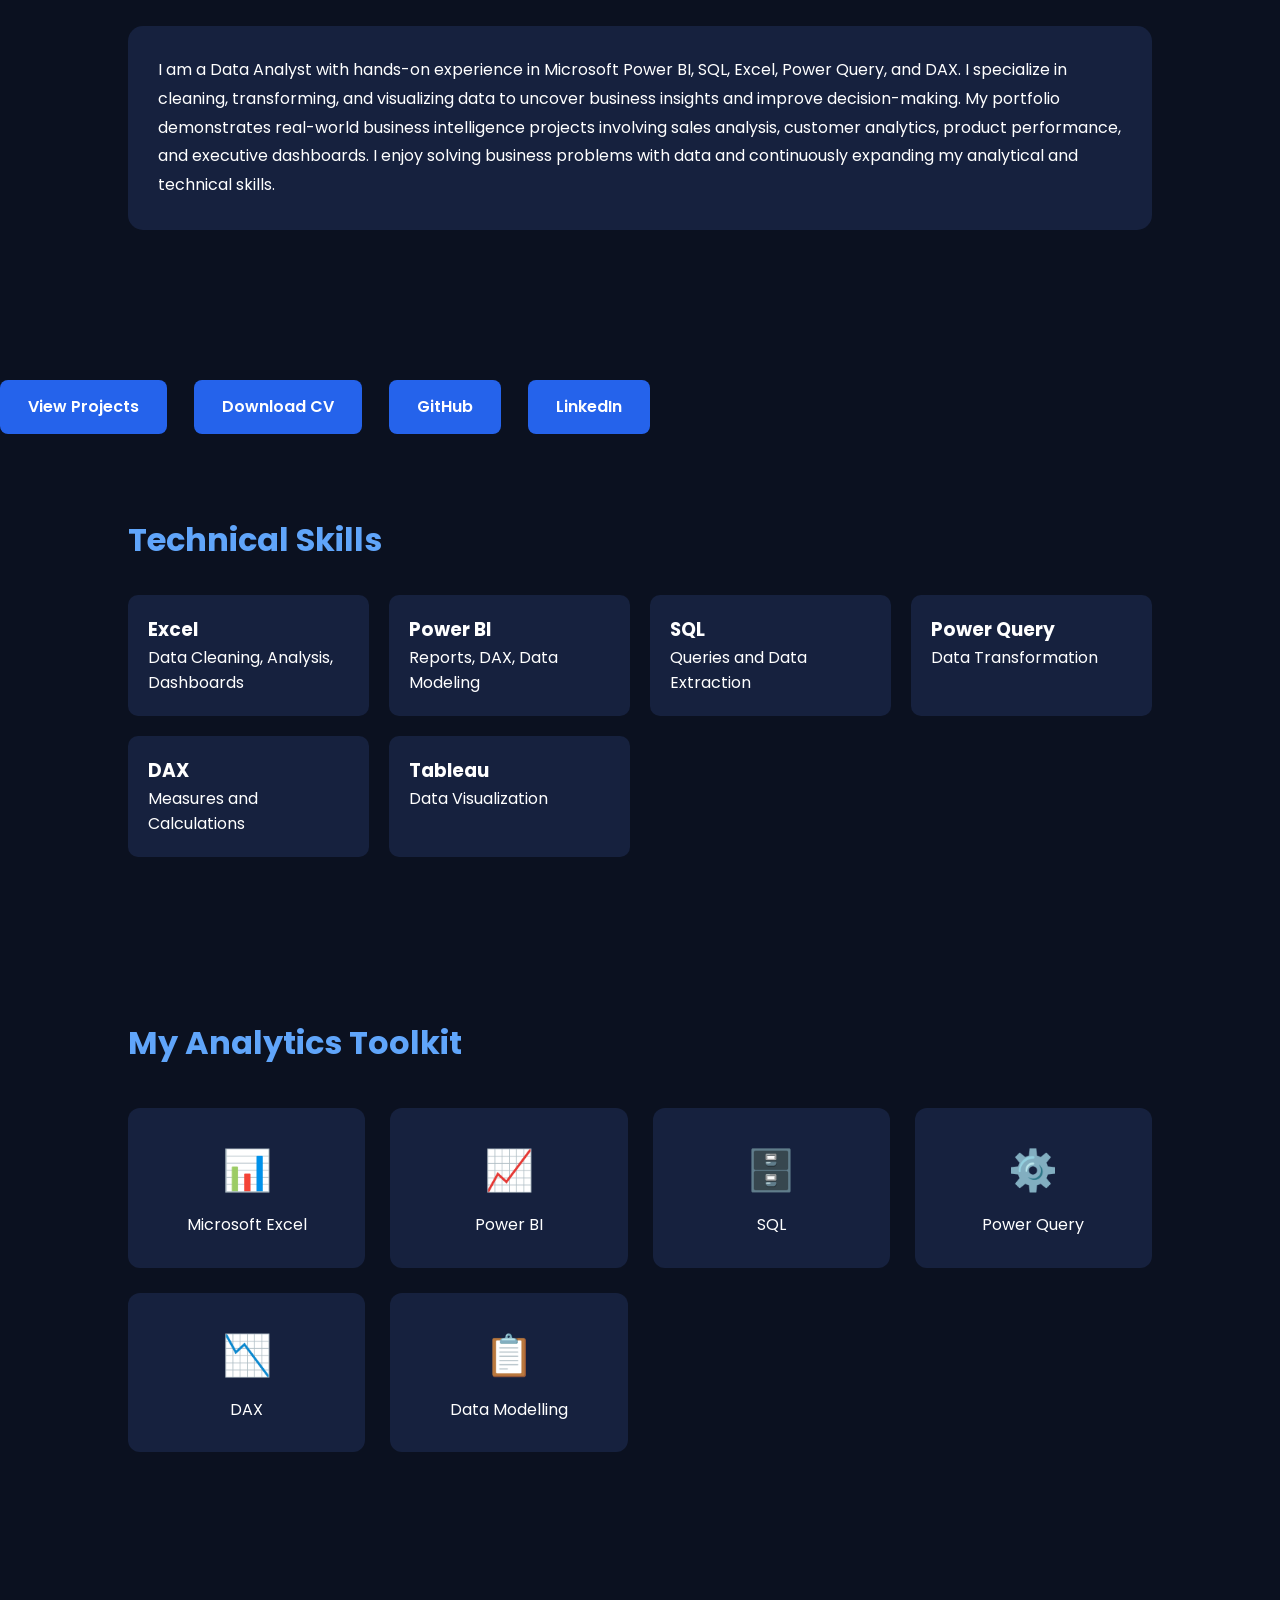
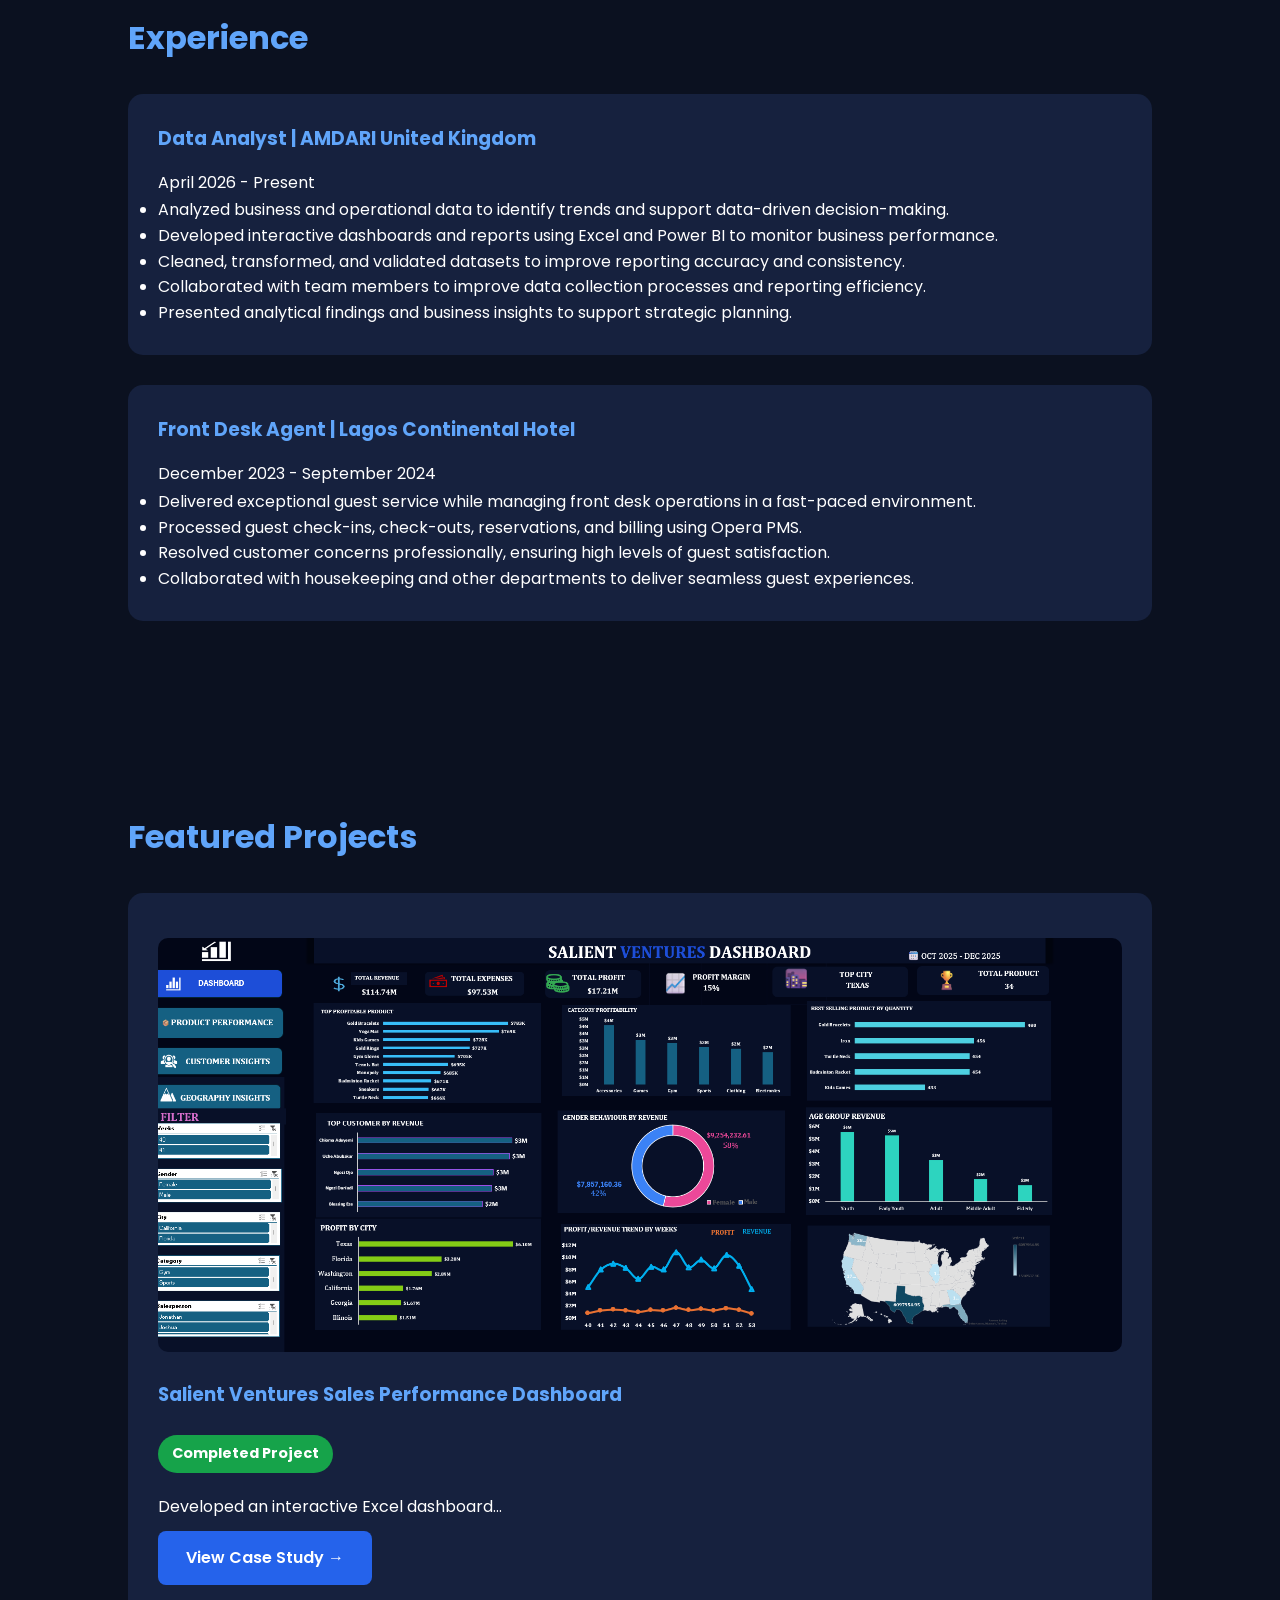
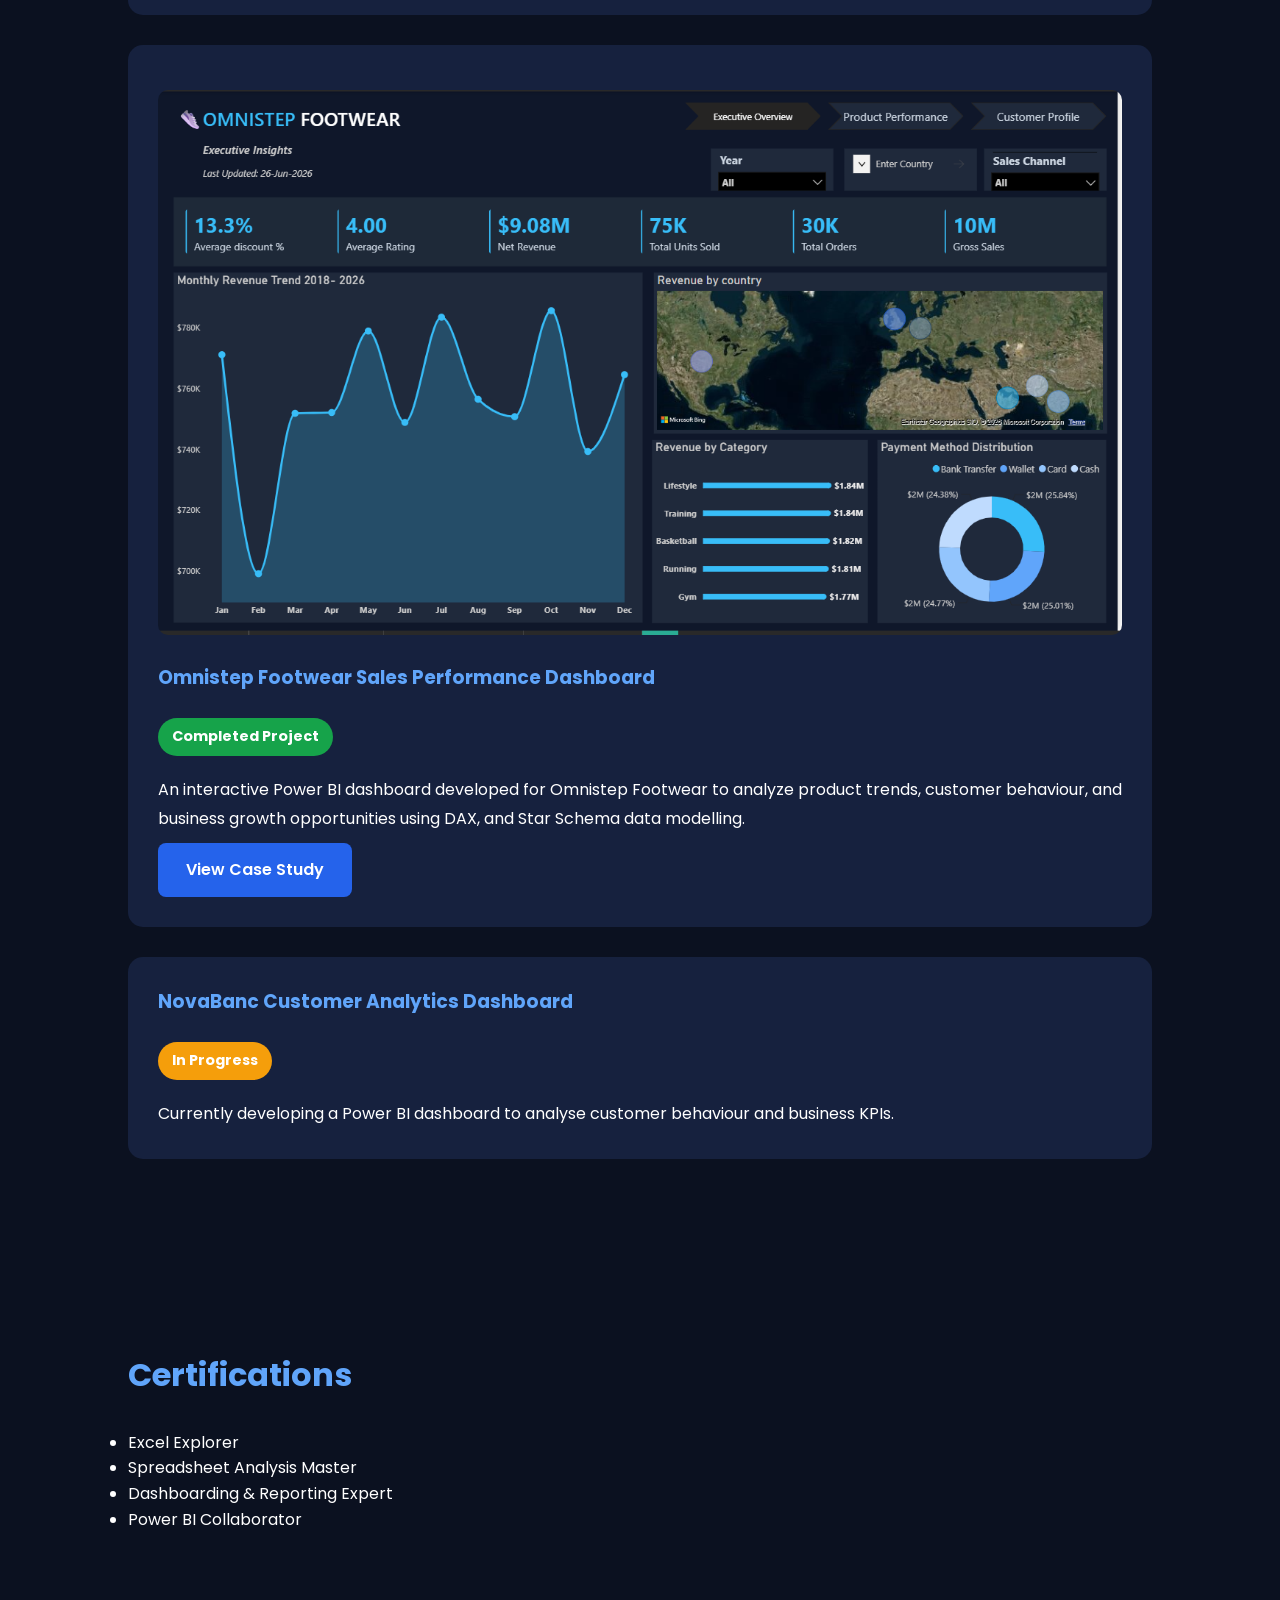
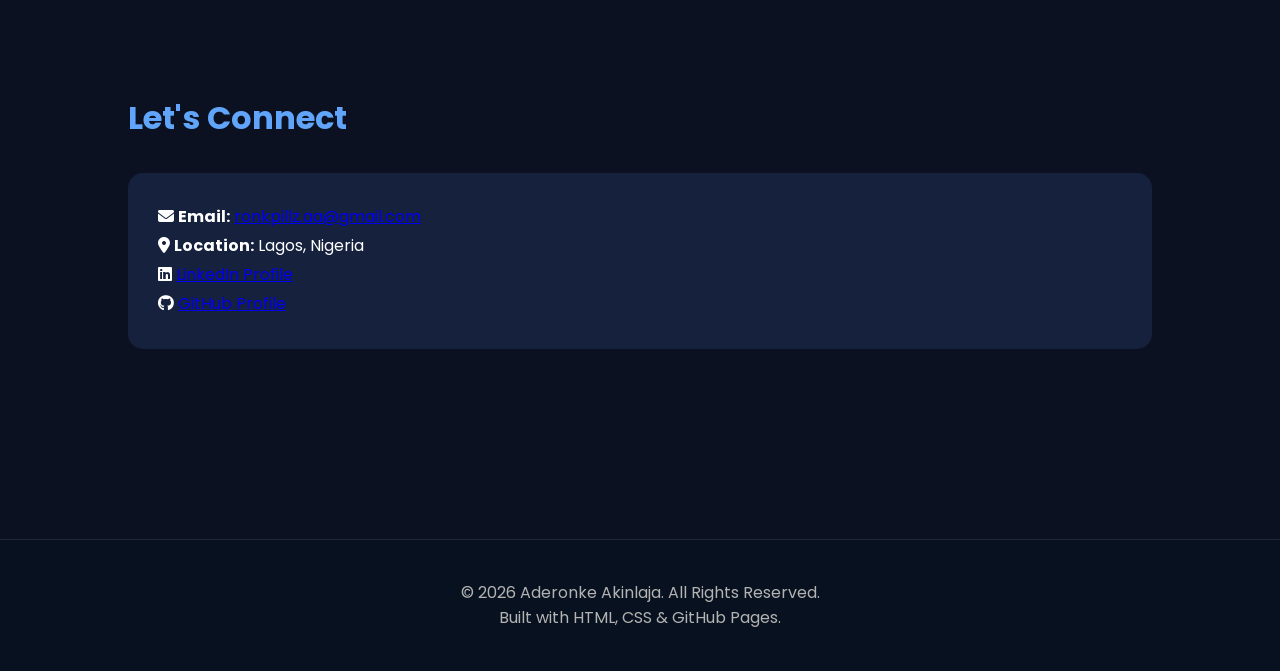
==== commit dc8f5621: "Final portfolio update" ====
--- a/index.html
+++ b/index.html
@@ -17,7 +17,7 @@
     <nav>
 
 <div class="logo">
-    <a href="index.html">Aderonke Analytics</a>
+    <a href="index.html">Aderonke Akinlaja</a>
 </div>
 
 <ul class="nav-links">
@@ -37,23 +37,57 @@
 </nav>
 
 <header>
+  
     <div class="hero">
 
-        <img src="assets/images/profile.jpg" alt="Aderonke Akinlaja">
-
-        <div class="hero-text">
-            <h1>Aderonke Akinlaja</h1>
-
-<h2>Data Analyst | Power BI Developer | Excel Dashboard Specialist</h2>
-
-<p>
-
-Transforming business data into meaningful insights through Excel, Power BI, SQL, and interactive dashboards.
-
-</p>     
-        </div>
+    <img src="assets/images/profile.jpg" alt="Aderonke Akinlaja">
+
+    <div class="hero-text">
+
+    <h1>Aderonke Akinlaja</h1>
+
+    <h2>Data Analyst | Power BI Developer | Business Intelligence Analyst</h2>
+
+    <p>
+     <p>
+    Hi, I'm Aderonke, a Data Analyst passionate about turning complex data into clear, actionable insights. I build interactive dashboards and reports using Power BI, SQL, Excel, and Power Query to help businesses make data-driven decisions.
+</p>   
+    </p>
+
+    <div class="social-links">
+
+        <a href="https://github.com/ronkpillz" target="_blank" title="GitHub">
+            <i class="fab fa-github"></i>
+        </a>
+
+        <a href="https://www.linkedin.com/in/aderonke-akinlaja-351994139/" target="_blank" title="LinkedIn">
+            <i class="fab fa-linkedin"></i>
+        </a>
+
+        <a href="mailto:ronkpillz.aa@gmail.com" title="Email">
+            <i class="fas fa-envelope"></i>
+        </a>
 
     </div>
+
+</div>
+
+</div>
+
+</header>
+
+<div class="hero-buttons">
+
+    <a href="#projects" class="btn">View Projects</a>
+
+    <a href="assets/resume/Aderonke_Akinlaja_CV.pdf"
+       class="btn"
+       target="_blank">
+       Download CV
+    </a>
+
+</div>
+
 </header>
 
 <section>
@@ -67,7 +101,7 @@
 
 <div class="stat-card">
 
-<h2>2+</h2>
+<h2>3+</h2>
 
 <p>Projects</p>
 
@@ -75,7 +109,7 @@
 
 <div class="stat-card">
 
-<h2>6+</h2>
+<h2>8+</h2>
 
 <p>Technical Skills</p>
 
@@ -83,18 +117,12 @@
 
 <div class="stat-card">
 
-<h2>5+</h2>
+<h2>8+</h2>
 
 <p>Business Dashboards</p>
-
-</div>
-
+ 
 <div class="stat-card">
 
-<h2>100%</h2>
-
-<p>Passion for Learning</p>
-
 </div>
 
 </div>
@@ -108,15 +136,9 @@
 <div class="project-card">
 
 <p>
-
-I'm a passionate Data Analyst with experience in Excel, Power BI, SQL, Power Query, and DAX. I enjoy transforming raw data into interactive dashboards and meaningful insights that support business decision-making.
-
-</p>
-
-<p>
-
-Before transitioning into data analytics, I built a strong foundation in customer service, hospitality, and administration. Those experiences strengthened my communication, problem-solving, and stakeholder management skills, which I now combine with technical expertise to deliver valuable business insights.
-
+I am a Data Analyst with hands-on experience in Microsoft Power BI, SQL, Excel, Power Query, and DAX. I specialize in cleaning, transforming, and visualizing data to uncover business insights and improve decision-making.
+
+My portfolio demonstrates real-world business intelligence projects involving sales analysis, customer analytics, product performance, and executive dashboards. I enjoy solving business problems with data and continuously expanding my analytical and technical skills.
 </p>
 
 </div>
@@ -298,6 +320,27 @@
     </a>
 
 </div>
+
+<div class="project-card">
+
+    <img src="assets/omnistep/executive-overview.png"
+         alt="Omnistep Footwear Dashboard">
+
+    <h3>Omnistep Footwear Sales Performance Dashboard</h3>
+
+<p class="project-status completed">
+    Completed Project
+</p>
+
+<p>
+
+An interactive Power BI dashboard developed for Omnistep Footwear to analyze product trends, customer behaviour, and business growth opportunities using DAX, and Star Schema data modelling.
+
+</p>
+
+    <a href="omnistep-footwear.html" class="btn">
+        View Case Study
+    </a>
 
     </div>
 
@@ -335,11 +378,11 @@
 
 <div class="project-card">
 
-<p>
-<i class="fas fa-envelope"></i>
-<strong>Email:</strong>
-ronkpillz.aa@gmail.com
-</p>
+ <p>
+            <i class="fas fa-envelope"></i>
+            <strong>Email:</strong>
+            <a href="mailto:ronkpillz.aa@gmail.com">ronkpillz.aa@gmail.com</a>
+        </p>
 
 <p>
 <i class="fas fa-location-dot"></i>
@@ -375,3 +418,15 @@
 </div>
 
 </section>
+
+<footer>
+
+    <p>
+        © 2026 Aderonke Akinlaja. All Rights Reserved.
+    </p>
+
+    <p>
+        Built with HTML, CSS & GitHub Pages.
+    </p>
+
+</footer>
--- a/style.css
+++ b/style.css
@@ -429,3 +429,50 @@
     font-weight:700;
 }
 
+.dashboard-image{
+    width:100%;
+    border-radius:12px;
+    margin:20px 0;
+    border:1px solid #ddd;
+}
+.social-links{
+    margin-top:25px;
+    display:flex;
+    gap:20px;
+    flex-wrap:wrap;
+}
+
+.social-links a{
+    text-decoration:none;
+    color:#6ea8fe;
+    font-weight:600;
+    transition:0.3s;
+}
+
+.social-links a:hover{
+    color:white;
+}
+.social-links{
+    display:flex;
+    gap:20px;
+    margin-top:25px;
+}
+
+.social-links a{
+    color:#6ea8fe;
+    font-size:28px;
+    transition:0.3s ease;
+}
+
+.social-links a:hover{
+    color:#ffffff;
+    transform:translateY(-3px);
+}
+
+footer{
+    text-align:center;
+    padding:40px;
+    margin-top:80px;
+    border-top:1px solid rgba(255,255,255,.1);
+    color:#b3b3b3;
+}
